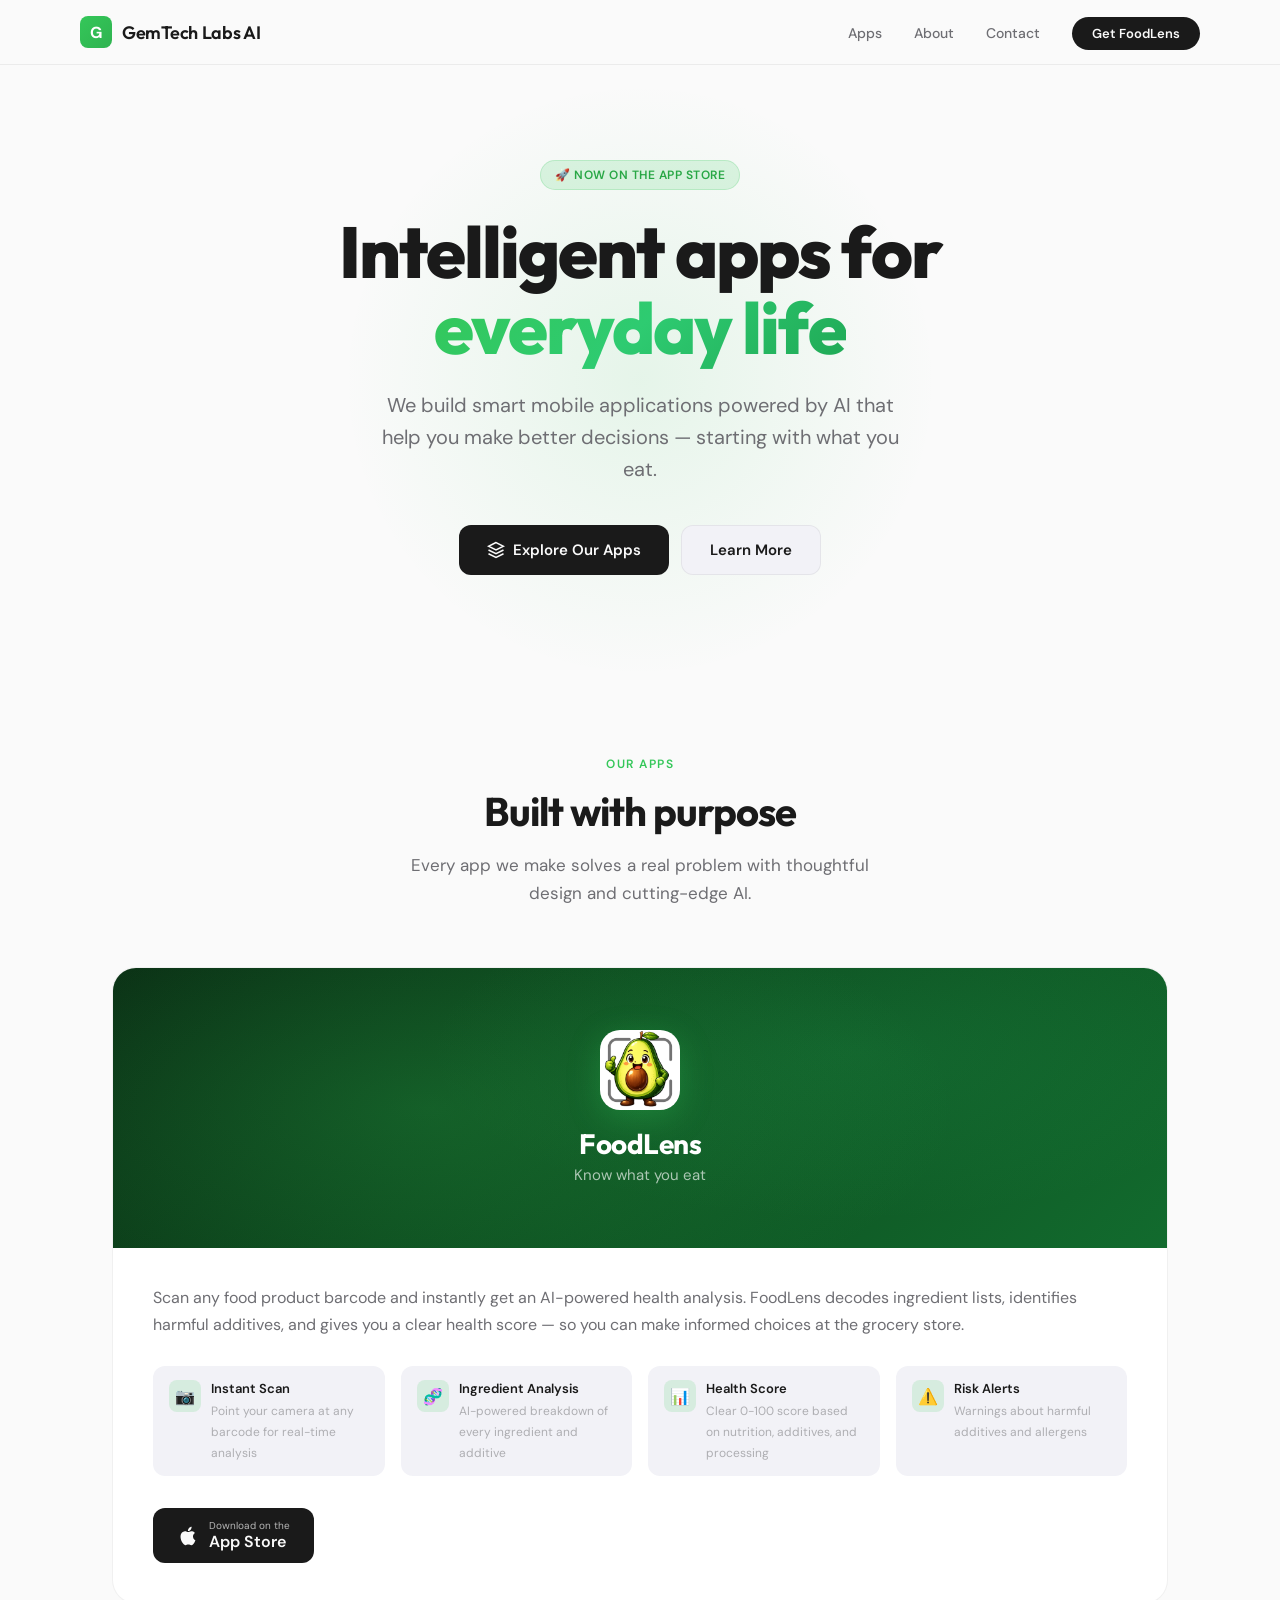
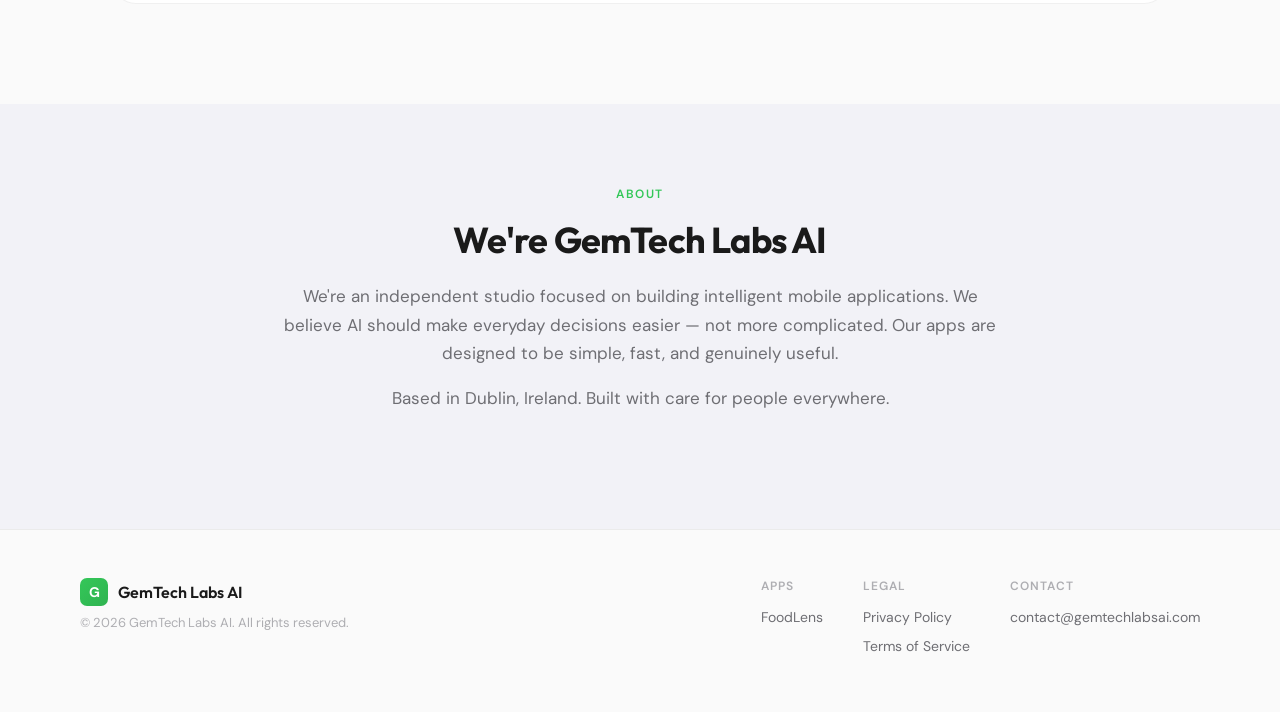
==== index.html @ 13eda7d0 "Update app icon and navigation text in index.html" ====
<!DOCTYPE html>
<html lang="en">
<head>
    <meta charset="UTF-8">
    <meta name="viewport" content="width=device-width, initial-scale=1.0">
    <title>GemTech Labs AI — Intelligent Apps for Everyday Life</title>
    <meta name="description" content="GemTech Labs AI builds smart mobile applications powered by artificial intelligence. Our flagship app FoodLens helps you understand what's really in your food.">
    <meta property="og:title" content="GemTech Labs AI">
    <meta property="og:description" content="Intelligent apps for everyday life. Discover FoodLens — know what you eat.">
    <meta property="og:type" content="website">
    <meta property="og:url" content="https://gemtechlabsai.com">
    <link rel="canonical" href="https://gemtechlabsai.com">
    <link rel="preconnect" href="https://fonts.googleapis.com">
    <link rel="preconnect" href="https://fonts.gstatic.com" crossorigin>
    <link href="https://fonts.googleapis.com/css2?family=DM+Sans:ital,opsz,wght@0,9..40,300;0,9..40,400;0,9..40,500;0,9..40,600;0,9..40,700&family=Outfit:wght@300;400;500;600;700;800&display=swap" rel="stylesheet">
    <style>
        :root {
            --green: #34c759;
            --green-dark: #28a745;
            --green-glow: rgba(52, 199, 89, 0.15);
            --bg: #fafafa;
            --bg-card: #ffffff;
            --text: #1a1a1a;
            --text-secondary: #6e6e73;
            --text-tertiary: #aeaeb2;
            --border: rgba(0,0,0,0.06);
            --surface: #f2f2f7;
        }
        @media (prefers-color-scheme: dark) {
            :root {
                --bg: #000000;
                --bg-card: #1c1c1e;
                --text: #f5f5f7;
                --text-secondary: #98989d;
                --text-tertiary: #636366;
                --border: rgba(255,255,255,0.08);
                --surface: #1c1c1e;
            }
        }

        * { margin: 0; padding: 0; box-sizing: border-box; }

        body {
            font-family: 'DM Sans', -apple-system, BlinkMacSystemFont, sans-serif;
            background: var(--bg);
            color: var(--text);
            -webkit-font-smoothing: antialiased;
            -moz-osx-font-smoothing: grayscale;
            overflow-x: hidden;
        }

        /* ── Navigation ── */
        nav {
            position: fixed;
            top: 0;
            left: 0;
            right: 0;
            z-index: 100;
            padding: 16px 32px;
            background: rgba(250,250,250,0.72);
            backdrop-filter: saturate(180%) blur(20px);
            -webkit-backdrop-filter: saturate(180%) blur(20px);
            border-bottom: 1px solid var(--border);
            transition: background 0.3s;
        }
        @media (prefers-color-scheme: dark) {
            nav { background: rgba(0,0,0,0.72); }
        }
        .nav-inner {
            max-width: 1120px;
            margin: 0 auto;
            display: flex;
            align-items: center;
            justify-content: space-between;
        }
        .nav-logo {
            display: flex;
            align-items: center;
            gap: 10px;
            text-decoration: none;
            color: var(--text);
        }
        .nav-logo-icon {
            width: 32px;
            height: 32px;
            background: linear-gradient(135deg, var(--green), #2fb350);
            border-radius: 8px;
            display: flex;
            align-items: center;
            justify-content: center;
            font-size: 16px;
            color: white;
            font-weight: 700;
        }
        .nav-logo-text {
            font-family: 'Outfit', sans-serif;
            font-weight: 600;
            font-size: 18px;
            letter-spacing: -0.3px;
        }
        .nav-links {
            display: flex;
            align-items: center;
            gap: 32px;
            list-style: none;
        }
        .nav-links a {
            font-size: 14px;
            font-weight: 500;
            color: var(--text-secondary);
            text-decoration: none;
            transition: color 0.2s;
        }
        .nav-links a:hover { color: var(--text); }
        .nav-links .cta-link {
            background: var(--text);
            color: var(--bg);
            padding: 8px 20px;
            border-radius: 20px;
            font-weight: 600;
            font-size: 13px;
            transition: opacity 0.2s;
        }
        .nav-links .cta-link:hover { opacity: 0.8; color: var(--bg); }

        /* ── Hero ── */
        .hero {
            padding: 160px 32px 100px;
            text-align: center;
            position: relative;
        }
        .hero::before {
            content: '';
            position: absolute;
            top: 80px;
            left: 50%;
            transform: translateX(-50%);
            width: 600px;
            height: 600px;
            background: radial-gradient(circle, var(--green-glow) 0%, transparent 70%);
            pointer-events: none;
            opacity: 0.7;
        }
        .hero-badge {
            display: inline-flex;
            align-items: center;
            gap: 6px;
            padding: 6px 14px;
            background: var(--green-glow);
            border: 1px solid rgba(52, 199, 89, 0.2);
            border-radius: 20px;
            font-size: 12px;
            font-weight: 600;
            color: var(--green-dark);
            margin-bottom: 24px;
            letter-spacing: 0.5px;
            text-transform: uppercase;
            animation: fadeInUp 0.8s ease both;
        }
        @media (prefers-color-scheme: dark) {
            .hero-badge { color: var(--green); }
        }
        .hero h1 {
            font-family: 'Outfit', sans-serif;
            font-size: clamp(42px, 7vw, 72px);
            font-weight: 800;
            line-height: 1.05;
            letter-spacing: -2px;
            max-width: 720px;
            margin: 0 auto 24px;
            animation: fadeInUp 0.8s ease 0.1s both;
        }
        .hero h1 .gradient-text {
            background: linear-gradient(135deg, var(--green), #2ecb71, #1fa855);
            -webkit-background-clip: text;
            -webkit-text-fill-color: transparent;
            background-clip: text;
        }
        .hero-sub {
            font-size: clamp(16px, 2.5vw, 20px);
            line-height: 1.6;
            color: var(--text-secondary);
            max-width: 520px;
            margin: 0 auto 40px;
            font-weight: 400;
            animation: fadeInUp 0.8s ease 0.2s both;
        }
        .hero-buttons {
            display: flex;
            justify-content: center;
            gap: 12px;
            flex-wrap: wrap;
            animation: fadeInUp 0.8s ease 0.3s both;
        }
        .btn-primary {
            display: inline-flex;
            align-items: center;
            gap: 8px;
            padding: 14px 28px;
            background: var(--text);
            color: var(--bg);
            font-size: 15px;
            font-weight: 600;
            border-radius: 12px;
            text-decoration: none;
            transition: transform 0.2s, box-shadow 0.2s;
        }
        .btn-primary:hover {
            transform: translateY(-2px);
            box-shadow: 0 8px 24px rgba(0,0,0,0.15);
        }
        .btn-secondary {
            display: inline-flex;
            align-items: center;
            gap: 8px;
            padding: 14px 28px;
            background: var(--surface);
            color: var(--text);
            font-size: 15px;
            font-weight: 600;
            border-radius: 12px;
            text-decoration: none;
            border: 1px solid var(--border);
            transition: transform 0.2s, border-color 0.2s;
        }
        .btn-secondary:hover {
            transform: translateY(-2px);
            border-color: var(--green);
        }

        /* ── App Showcase (FoodLens) ── */
        .showcase {
            padding: 80px 32px 100px;
            max-width: 1120px;
            margin: 0 auto;
        }
        .showcase-header {
            text-align: center;
            margin-bottom: 60px;
        }
        .showcase-header .section-label {
            font-size: 12px;
            font-weight: 600;
            color: var(--green);
            letter-spacing: 1.5px;
            text-transform: uppercase;
            margin-bottom: 12px;
        }
        .showcase-header h2 {
            font-family: 'Outfit', sans-serif;
            font-size: clamp(28px, 4vw, 40px);
            font-weight: 700;
            letter-spacing: -1px;
            margin-bottom: 16px;
        }
        .showcase-header p {
            font-size: 17px;
            color: var(--text-secondary);
            max-width: 500px;
            margin: 0 auto;
            line-height: 1.6;
        }

        .app-card {
            background: var(--bg-card);
            border: 1px solid var(--border);
            border-radius: 24px;
            overflow: hidden;
            transition: transform 0.3s, box-shadow 0.3s;
        }
        .app-card:hover {
            transform: translateY(-4px);
            box-shadow: 0 20px 60px rgba(0,0,0,0.08);
        }
        .app-card-banner {
            height: 280px;
            background: linear-gradient(135deg, #0a2e14 0%, #0d4a1e 40%, #126b2e 100%);
            display: flex;
            align-items: center;
            justify-content: center;
            position: relative;
            overflow: hidden;
        }
        .app-card-banner::before {
            content: '';
            position: absolute;
            inset: 0;
            background:
                radial-gradient(ellipse 50% 80% at 30% 50%, rgba(52,199,89,0.2), transparent),
                radial-gradient(ellipse 40% 60% at 70% 30%, rgba(46,203,113,0.12), transparent);
        }
        .app-card-banner-content {
            position: relative;
            z-index: 1;
            text-align: center;
        }
        .app-icon-large {
            width: 80px;
            height: 80px;
            border-radius: 20px;
            overflow: hidden;
            margin: 0 auto 16px;
            box-shadow: 0 8px 32px rgba(52,199,89,0.3);
        }
        .app-icon-large img {
            width: 100%;
            height: 100%;
            object-fit: cover;
        }
        .app-card-banner h3 {
            font-family: 'Outfit', sans-serif;
            font-size: 28px;
            font-weight: 700;
            color: white;
            letter-spacing: -0.5px;
        }
        .app-card-banner .tagline {
            font-size: 15px;
            color: rgba(255,255,255,0.65);
            margin-top: 4px;
        }

        .app-card-body {
            padding: 36px 40px 40px;
        }
        .app-card-body p {
            font-size: 16px;
            line-height: 1.7;
            color: var(--text-secondary);
            margin-bottom: 28px;
        }
        .feature-grid {
            display: grid;
            grid-template-columns: repeat(auto-fit, minmax(200px, 1fr));
            gap: 16px;
            margin-bottom: 32px;
        }
        .feature-item {
            display: flex;
            align-items: flex-start;
            gap: 10px;
            padding: 14px 16px;
            background: var(--surface);
            border-radius: 12px;
        }
        .feature-icon {
            width: 32px;
            height: 32px;
            border-radius: 8px;
            display: flex;
            align-items: center;
            justify-content: center;
            font-size: 16px;
            flex-shrink: 0;
            background: var(--green-glow);
        }
        .feature-item h4 {
            font-size: 13px;
            font-weight: 600;
            margin-bottom: 2px;
        }
        .feature-item span {
            font-size: 12px;
            color: var(--text-tertiary);
            line-height: 1.4;
        }
        .app-store-badge {
            display: inline-flex;
            align-items: center;
            gap: 10px;
            padding: 12px 24px;
            background: var(--text);
            color: var(--bg);
            border-radius: 12px;
            text-decoration: none;
            transition: opacity 0.2s;
        }
        .app-store-badge:hover { opacity: 0.85; }
        .app-store-badge svg { width: 22px; height: 22px; fill: var(--bg); }
        .app-store-badge .badge-text {
            display: flex;
            flex-direction: column;
            line-height: 1.2;
        }
        .app-store-badge .badge-text small {
            font-size: 10px;
            font-weight: 400;
            opacity: 0.7;
        }
        .app-store-badge .badge-text strong {
            font-size: 16px;
            font-weight: 600;
        }

        /* ── About / Developer Section ── */
        .about {
            padding: 80px 32px 100px;
            background: var(--surface);
        }
        .about-inner {
            max-width: 720px;
            margin: 0 auto;
            text-align: center;
        }
        .about .section-label {
            font-size: 12px;
            font-weight: 600;
            color: var(--green);
            letter-spacing: 1.5px;
            text-transform: uppercase;
            margin-bottom: 12px;
        }
        .about h2 {
            font-family: 'Outfit', sans-serif;
            font-size: clamp(28px, 4vw, 36px);
            font-weight: 700;
            letter-spacing: -0.8px;
            margin-bottom: 20px;
        }
        .about p {
            font-size: 17px;
            line-height: 1.7;
            color: var(--text-secondary);
            margin-bottom: 16px;
        }

        /* ── Footer ── */
        footer {
            padding: 48px 32px;
            border-top: 1px solid var(--border);
        }
        .footer-inner {
            max-width: 1120px;
            margin: 0 auto;
            display: flex;
            justify-content: space-between;
            align-items: flex-start;
            flex-wrap: wrap;
            gap: 32px;
        }
        .footer-brand {
            display: flex;
            align-items: center;
            gap: 10px;
            margin-bottom: 8px;
        }
        .footer-brand .nav-logo-icon { width: 28px; height: 28px; font-size: 14px; border-radius: 7px; }
        .footer-brand span {
            font-family: 'Outfit', sans-serif;
            font-weight: 600;
            font-size: 16px;
        }
        .footer-copy {
            font-size: 13px;
            color: var(--text-tertiary);
        }
        .footer-links {
            display: flex;
            gap: 40px;
        }
        .footer-col h5 {
            font-size: 12px;
            font-weight: 600;
            text-transform: uppercase;
            letter-spacing: 1px;
            color: var(--text-tertiary);
            margin-bottom: 12px;
        }
        .footer-col ul {
            list-style: none;
        }
        .footer-col li { margin-bottom: 8px; }
        .footer-col a {
            font-size: 14px;
            color: var(--text-secondary);
            text-decoration: none;
            transition: color 0.2s;
        }
        .footer-col a:hover { color: var(--green); }

        /* ── Animations ── */
        @keyframes fadeInUp {
            from { opacity: 0; transform: translateY(24px); }
            to { opacity: 1; transform: translateY(0); }
        }
        .fade-in {
            opacity: 0;
            transform: translateY(24px);
            transition: opacity 0.6s ease, transform 0.6s ease;
        }
        .fade-in.visible {
            opacity: 1;
            transform: translateY(0);
        }

        /* ── Responsive ── */
        @media (max-width: 768px) {
            nav { padding: 14px 20px; }
            .nav-links { gap: 16px; }
            .nav-links a:not(.cta-link) { display: none; }
            .hero { padding: 140px 20px 80px; }
            .hero h1 { letter-spacing: -1.5px; }
            .showcase { padding: 60px 20px 80px; }
            .app-card-body { padding: 28px 24px 32px; }
            .feature-grid { grid-template-columns: 1fr; }
            .about { padding: 60px 20px 80px; }
            footer { padding: 40px 20px; }
            .footer-inner { flex-direction: column; }
            .footer-links { gap: 24px; }
        }
    </style>
</head>
<body>

    <!-- Navigation -->
    <nav>
        <div class="nav-inner">
            <a href="/" class="nav-logo">
                <div class="nav-logo-icon">G</div>
                <span class="nav-logo-text">GemTech Labs AI</span>
            </a>
            <ul class="nav-links">
                <li><a href="#apps">Apps</a></li>
                <li><a href="#about">About</a></li>
                <li><a href="mailto:contact@gemtechlabsai.com">Contact</a></li>
                <li><a href="#foodlens" class="cta-link">Get FoodLens</a></li>
            </ul>
        </div>
    </nav>

    <!-- Hero -->
    <section class="hero">
        <div class="hero-badge">🚀 Now on the App Store</div>
        <h1>Intelligent apps for <span class="gradient-text">everyday life</span></h1>
        <p class="hero-sub">We build smart mobile applications powered by AI that help you make better decisions — starting with what you eat.</p>
        <div class="hero-buttons">
            <a href="#foodlens" class="btn-primary">
                <svg width="18" height="18" viewBox="0 0 24 24" fill="none" stroke="currentColor" stroke-width="2"><path d="M12 2L2 7l10 5 10-5-10-5z"/><path d="M2 17l10 5 10-5"/><path d="M2 12l10 5 10-5"/></svg>
                Explore Our Apps
            </a>
            <a href="#about" class="btn-secondary">Learn More</a>
        </div>
    </section>

    <!-- App Showcase: FoodLens -->
    <section class="showcase" id="apps">
        <div class="showcase-header">
            <p class="section-label">Our Apps</p>
            <h2>Built with purpose</h2>
            <p>Every app we make solves a real problem with thoughtful design and cutting-edge AI.</p>
        </div>

        <div class="app-card fade-in" id="foodlens">
            <div class="app-card-banner">
                <div class="app-card-banner-content">
                    <div class="app-icon-large">
                        <img src="images/foodlens-icon.png" alt="FoodLens App Icon">
                    </div>
                    <h3>FoodLens</h3>
                    <p class="tagline">Know what you eat</p>
                </div>
            </div>
            <div class="app-card-body">
                <p>Scan any food product barcode and instantly get an AI-powered health analysis. FoodLens decodes ingredient lists, identifies harmful additives, and gives you a clear health score — so you can make informed choices at the grocery store.</p>

                <div class="feature-grid">
                    <div class="feature-item">
                        <div class="feature-icon">📷</div>
                        <div>
                            <h4>Instant Scan</h4>
                            <span>Point your camera at any barcode for real-time analysis</span>
                        </div>
                    </div>
                    <div class="feature-item">
                        <div class="feature-icon">🧬</div>
                        <div>
                            <h4>Ingredient Analysis</h4>
                            <span>AI-powered breakdown of every ingredient and additive</span>
                        </div>
                    </div>
                    <div class="feature-item">
                        <div class="feature-icon">📊</div>
                        <div>
                            <h4>Health Score</h4>
                            <span>Clear 0-100 score based on nutrition, additives, and processing</span>
                        </div>
                    </div>
                    <div class="feature-item">
                        <div class="feature-icon">⚠️</div>
                        <div>
                            <h4>Risk Alerts</h4>
                            <span>Warnings about harmful additives and allergens</span>
                        </div>
                    </div>
                </div>

                <a href="#" class="app-store-badge">
                    <svg viewBox="0 0 24 24"><path d="M18.71 19.5c-.83 1.24-1.71 2.45-3.05 2.47-1.34.03-1.77-.79-3.29-.79-1.53 0-2 .77-3.27.82-1.31.05-2.3-1.32-3.14-2.53C4.25 17 2.94 12.45 4.7 9.39c.87-1.52 2.43-2.48 4.12-2.51 1.28-.02 2.5.87 3.29.87.78 0 2.26-1.07 3.8-.91.65.03 2.47.26 3.64 1.98-.09.06-2.17 1.28-2.15 3.81.03 3.02 2.65 4.03 2.68 4.04-.03.07-.42 1.44-1.38 2.83M13 3.5c.73-.83 1.94-1.46 2.94-1.5.13 1.17-.34 2.35-1.04 3.19-.69.85-1.83 1.51-2.95 1.42-.15-1.15.41-2.35 1.05-3.11z"/></svg>
                    <div class="badge-text">
                        <small>Download on the</small>
                        <strong>App Store</strong>
                    </div>
                </a>
            </div>
        </div>
    </section>

    <!-- About -->
    <section class="about" id="about">
        <div class="about-inner">
            <p class="section-label">About</p>
            <h2>We're GemTech Labs AI</h2>
            <p>We're an independent studio focused on building intelligent mobile applications. We believe AI should make everyday decisions easier — not more complicated. Our apps are designed to be simple, fast, and genuinely useful.</p>
            <p>Based in Dublin, Ireland. Built with care for people everywhere.</p>
        </div>
    </section>

    <!-- Footer -->
    <footer>
        <div class="footer-inner">
            <div>
                <div class="footer-brand">
                    <div class="nav-logo-icon">G</div>
                    <span>GemTech Labs AI</span>
                </div>
                <p class="footer-copy">© 2026 GemTech Labs AI. All rights reserved.</p>
            </div>
            <div class="footer-links">
                <div class="footer-col">
                    <h5>Apps</h5>
                    <ul>
                        <li><a href="#foodlens">FoodLens</a></li>
                    </ul>
                </div>
                <div class="footer-col">
                    <h5>Legal</h5>
                    <ul>
                        <li><a href="/privacy">Privacy Policy</a></li>
                        <li><a href="/terms">Terms of Service</a></li>
                    </ul>
                </div>
                <div class="footer-col">
                    <h5>Contact</h5>
                    <ul>
                        <li><a href="mailto:contact@gemtechlabsai.com">contact@gemtechlabsai.com</a></li>
                    </ul>
                </div>
            </div>
        </div>
    </footer>

    <!-- Scroll animations -->
    <script>
        const observer = new IntersectionObserver((entries) => {
            entries.forEach(entry => {
                if (entry.isIntersecting) {
                    entry.target.classList.add('visible');
                }
            });
        }, { threshold: 0.1 });

        document.querySelectorAll('.fade-in').forEach(el => observer.observe(el));

        // Smooth scroll for anchor links
        document.querySelectorAll('a[href^="#"]').forEach(anchor => {
            anchor.addEventListener('click', function(e) {
                e.preventDefault();
                const target = document.querySelector(this.getAttribute('href'));
                if (target) {
                    target.scrollIntoView({ behavior: 'smooth', block: 'start' });
                }
            });
        });
    </script>
</body>
</html>
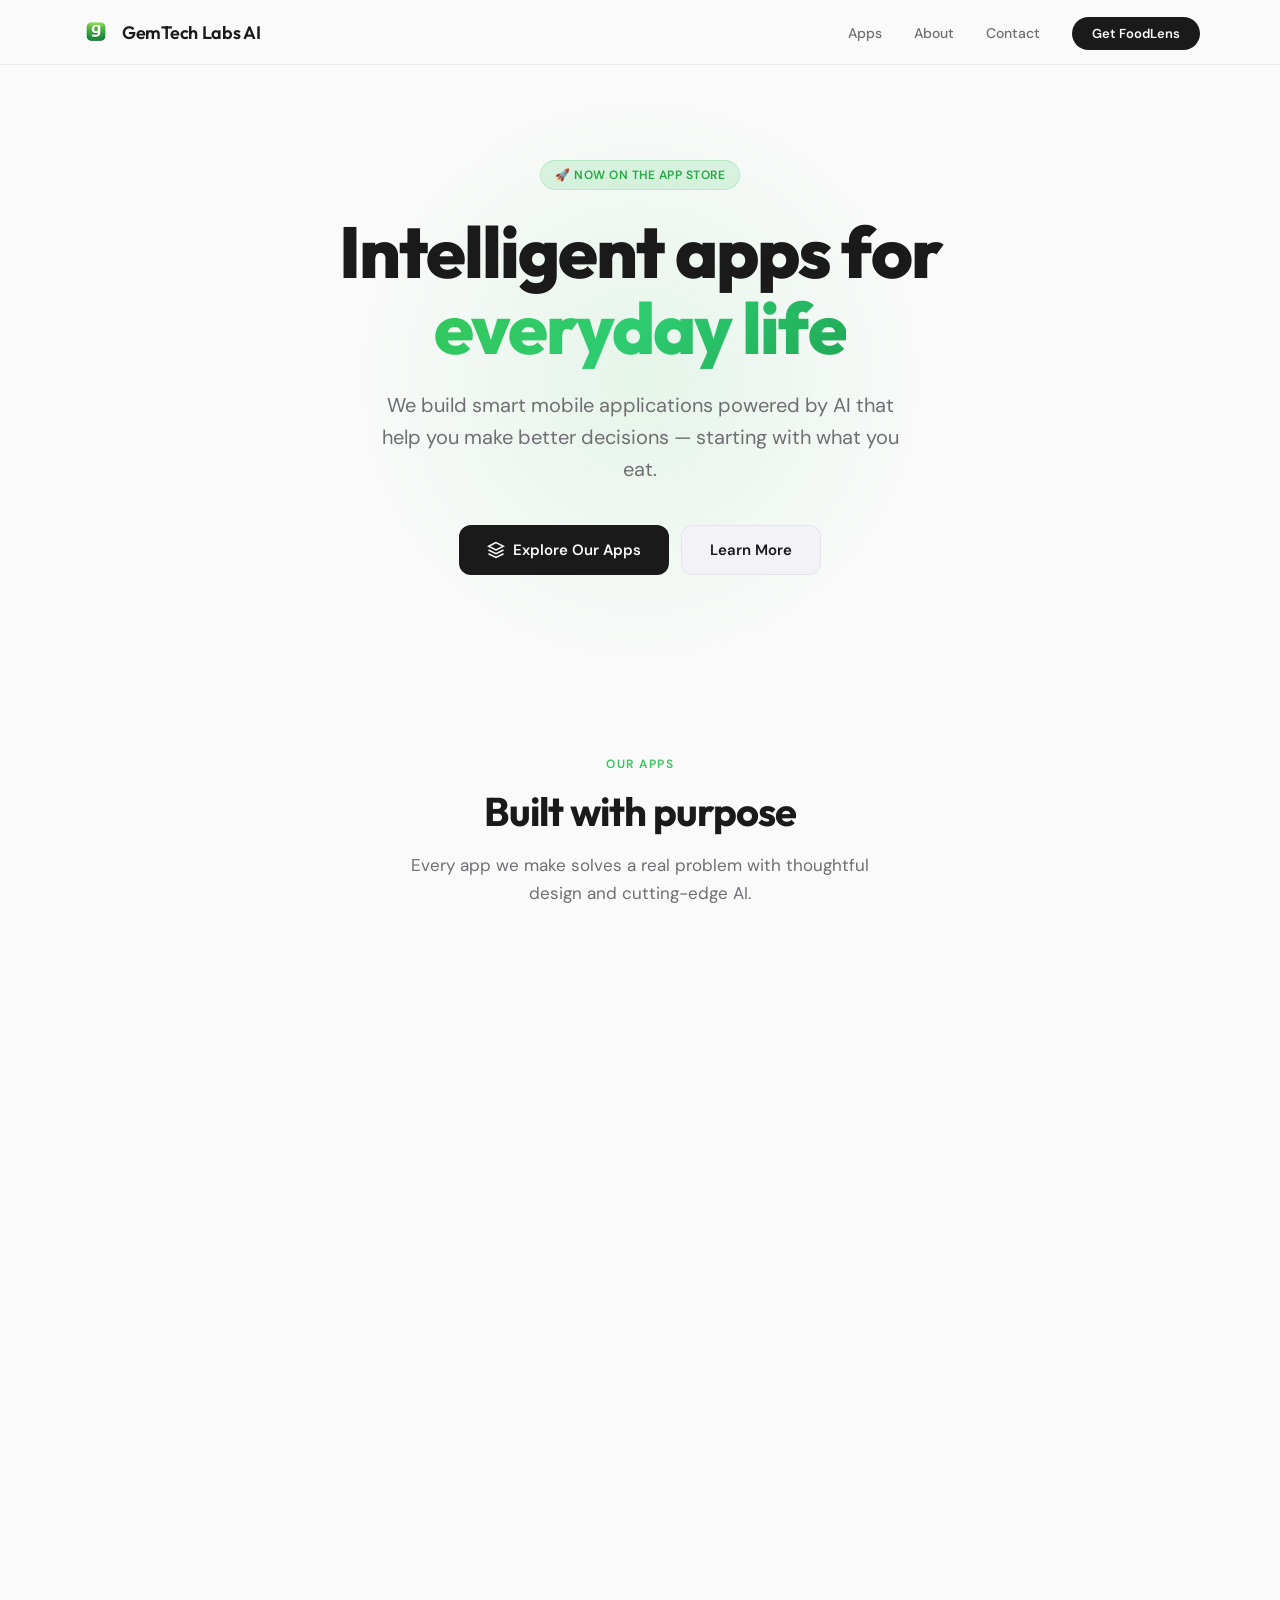
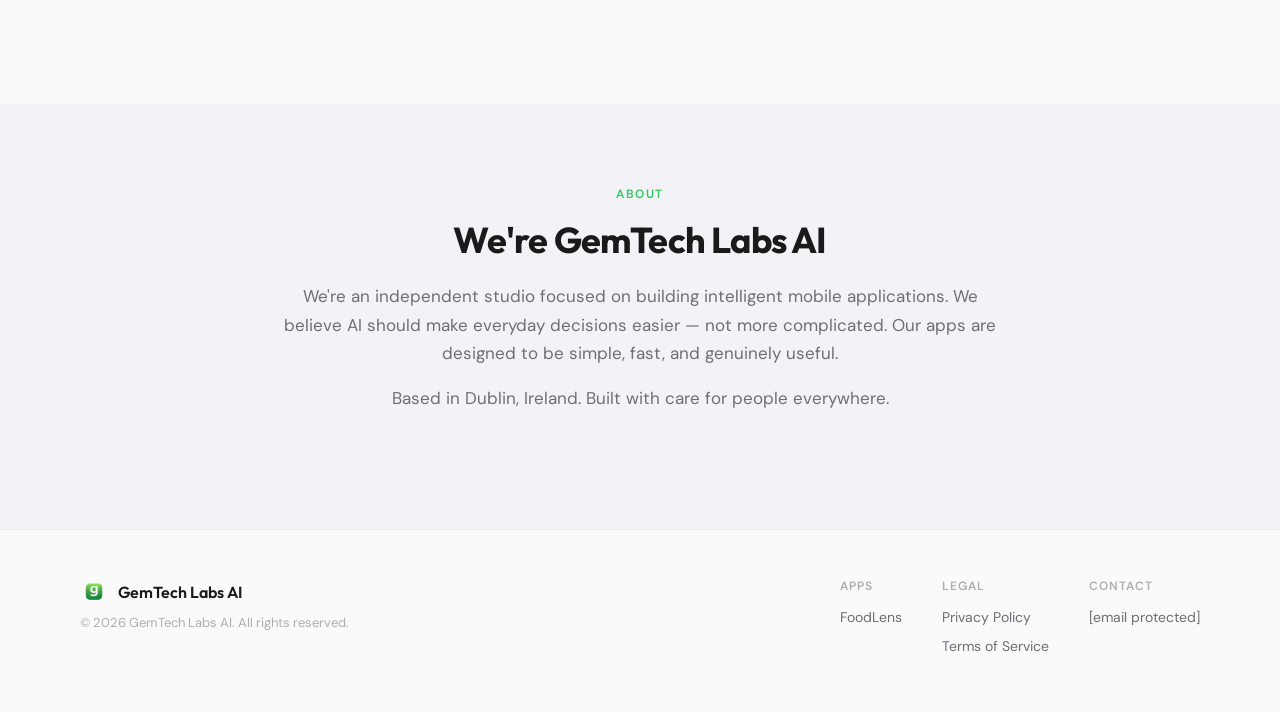
==== commit c9e0d9f5: "Add new logo" ====
--- a/index.html
+++ b/index.html
@@ -83,14 +83,8 @@
         .nav-logo-icon {
             width: 32px;
             height: 32px;
-            background: linear-gradient(135deg, var(--green), #2fb350);
             border-radius: 8px;
-            display: flex;
-            align-items: center;
-            justify-content: center;
-            font-size: 16px;
-            color: white;
-            font-weight: 700;
+            object-fit: cover;
         }
         .nav-logo-text {
             font-family: 'Outfit', sans-serif;
@@ -444,7 +438,7 @@
             gap: 10px;
             margin-bottom: 8px;
         }
-        .footer-brand .nav-logo-icon { width: 28px; height: 28px; font-size: 14px; border-radius: 7px; }
+        .footer-brand .nav-logo-icon { width: 28px; height: 28px; border-radius: 7px; }
         .footer-brand span {
             font-family: 'Outfit', sans-serif;
             font-weight: 600;
@@ -516,13 +510,13 @@
     <nav>
         <div class="nav-inner">
             <a href="/" class="nav-logo">
-                <div class="nav-logo-icon">G</div>
+                <img src="images/GemTechLabsAILogo.png" alt="GemTech Labs AI" class="nav-logo-icon">
                 <span class="nav-logo-text">GemTech Labs AI</span>
             </a>
             <ul class="nav-links">
                 <li><a href="#apps">Apps</a></li>
                 <li><a href="#about">About</a></li>
-                <li><a href="mailto:contact@gemtechlabsai.com">Contact</a></li>
+                <li><a href="/cdn-cgi/l/email-protection#3b5854554f5a584f7b5c5e564f5e5853575a59485a5215585456">Contact</a></li>
                 <li><a href="#foodlens" class="cta-link">Get FoodLens</a></li>
             </ul>
         </div>
@@ -620,7 +614,7 @@
         <div class="footer-inner">
             <div>
                 <div class="footer-brand">
-                    <div class="nav-logo-icon">G</div>
+                    <img src="images/GemTechLabsAILogo.png" alt="GemTech Labs AI" class="nav-logo-icon">
                     <span>GemTech Labs AI</span>
                 </div>
                 <p class="footer-copy">© 2026 GemTech Labs AI. All rights reserved.</p>
@@ -642,7 +636,7 @@
                 <div class="footer-col">
                     <h5>Contact</h5>
                     <ul>
-                        <li><a href="mailto:contact@gemtechlabsai.com">contact@gemtechlabsai.com</a></li>
+                        <li><a href="/cdn-cgi/l/email-protection#f2919d9c86939186b295979f8697919a9e939081939bdc919d9f"><span class="__cf_email__" data-cfemail="fd9e9293899c9e89bd9a989089989e95919c9f8e9c94d39e9290">[email&#160;protected]</span></a></li>
                     </ul>
                 </div>
             </div>
@@ -650,7 +644,7 @@
     </footer>
 
     <!-- Scroll animations -->
-    <script>
+    <script data-cfasync="false" src="/cdn-cgi/scripts/5c5dd728/cloudflare-static/email-decode.min.js"></script><script>
         const observer = new IntersectionObserver((entries) => {
             entries.forEach(entry => {
                 if (entry.isIntersecting) {
@@ -663,14 +657,4 @@
 
         // Smooth scroll for anchor links
         document.querySelectorAll('a[href^="#"]').forEach(anchor => {
-            anchor.addEventListener('click', function(e) {
-                e.preventDefault();
-                const target = document.querySelector(this.getAttribute('href'));
-                if (target) {
-                    target.scrollIntoView({ behavior: 'smooth', block: 'start' });
-                }
-            });
-        });
-    </script>
-</body>
-</html>
+            anchor.addEventListener('click', function(e) {
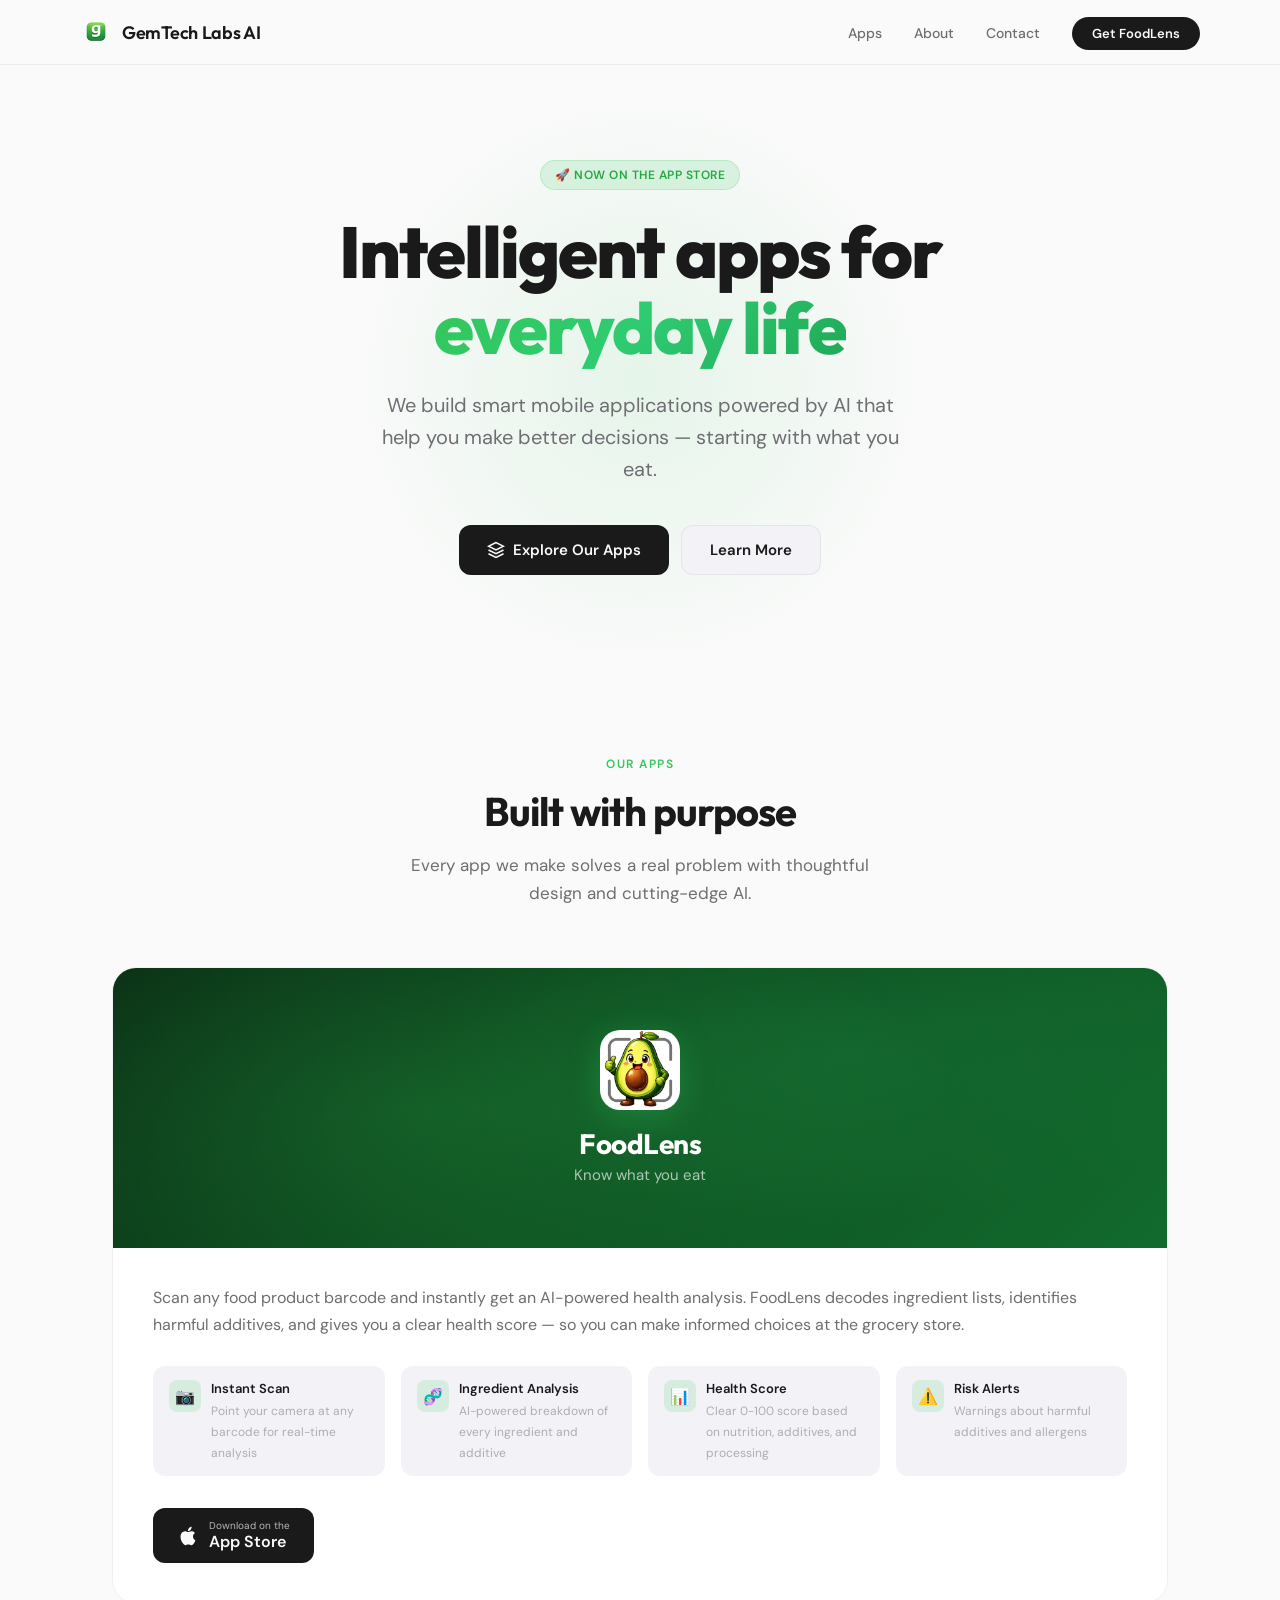
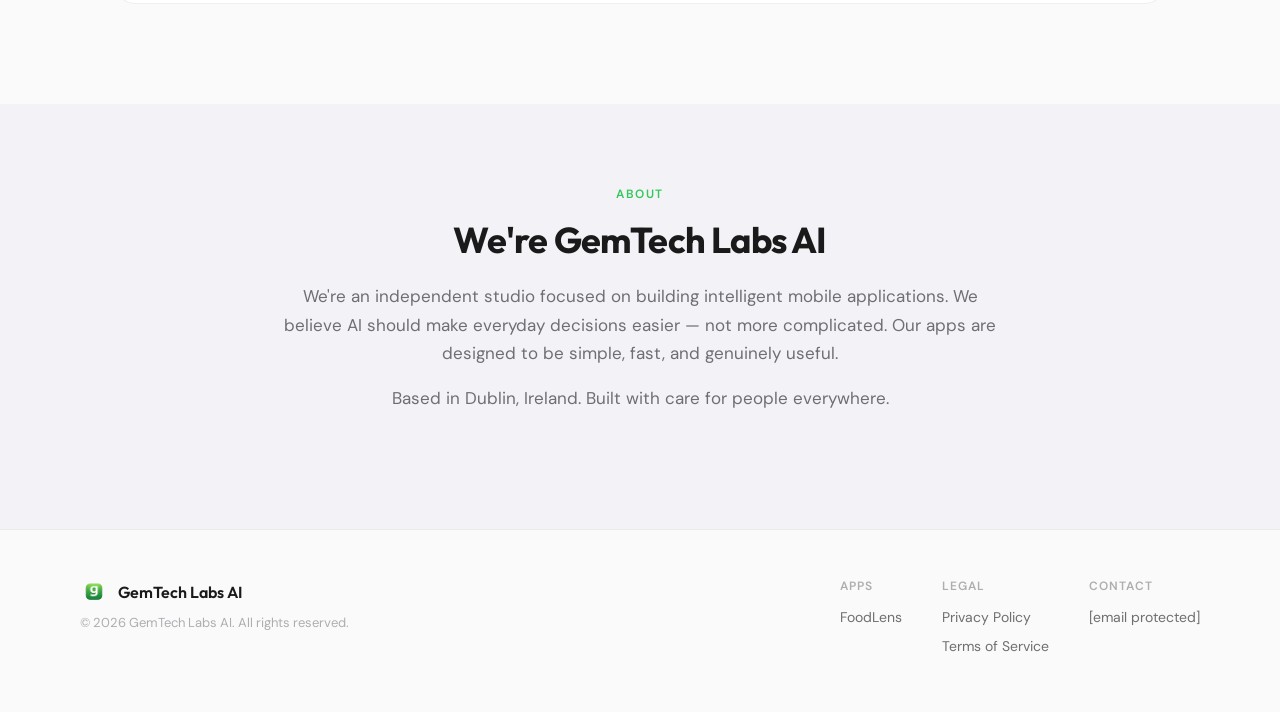
==== commit cc499db7: "App section" ====
--- a/index.html
+++ b/index.html
@@ -657,4 +657,14 @@
 
         // Smooth scroll for anchor links
         document.querySelectorAll('a[href^="#"]').forEach(anchor => {
-            anchor.addEventListener('click', function(e) {+            anchor.addEventListener('click', function(e) {
+                e.preventDefault();
+                const target = document.querySelector(this.getAttribute('href'));
+                if (target) {
+                    target.scrollIntoView({ behavior: 'smooth' });
+                }
+            });
+        });
+    </script>
+</body>
+</html>
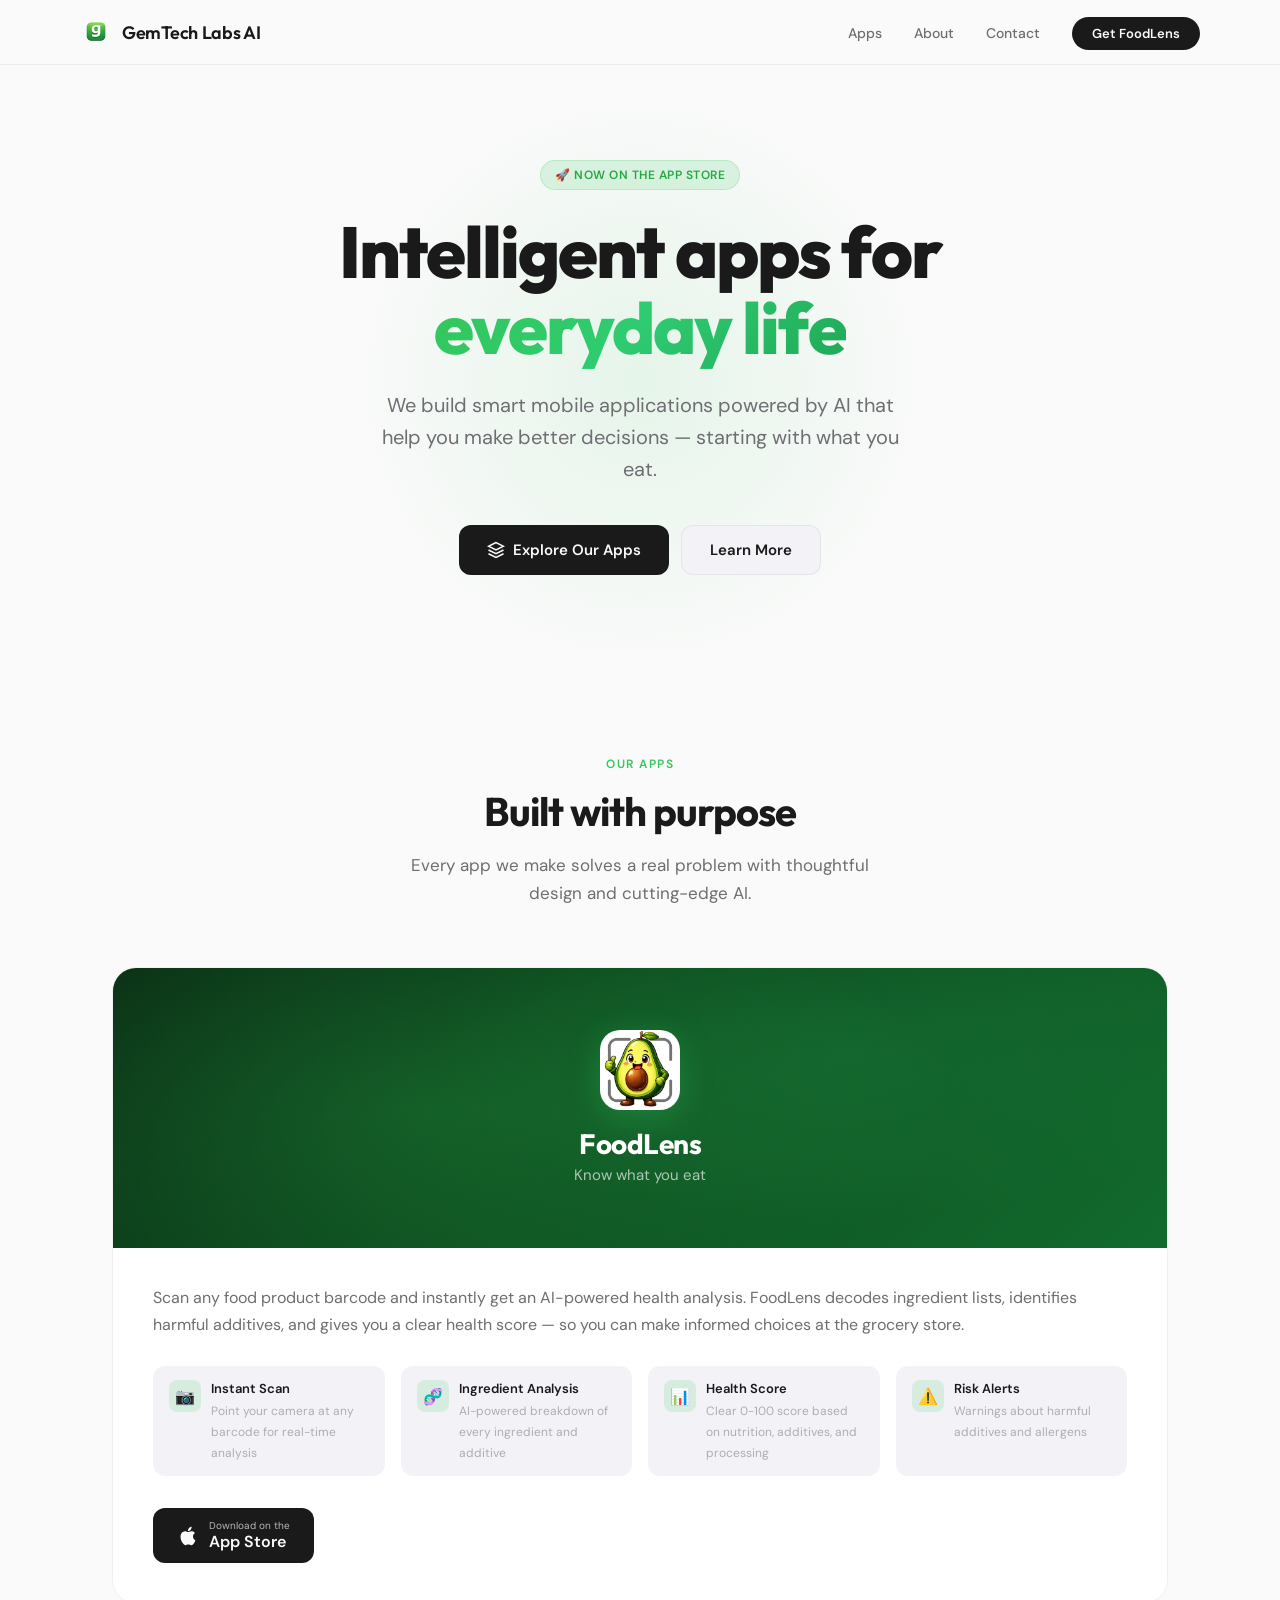
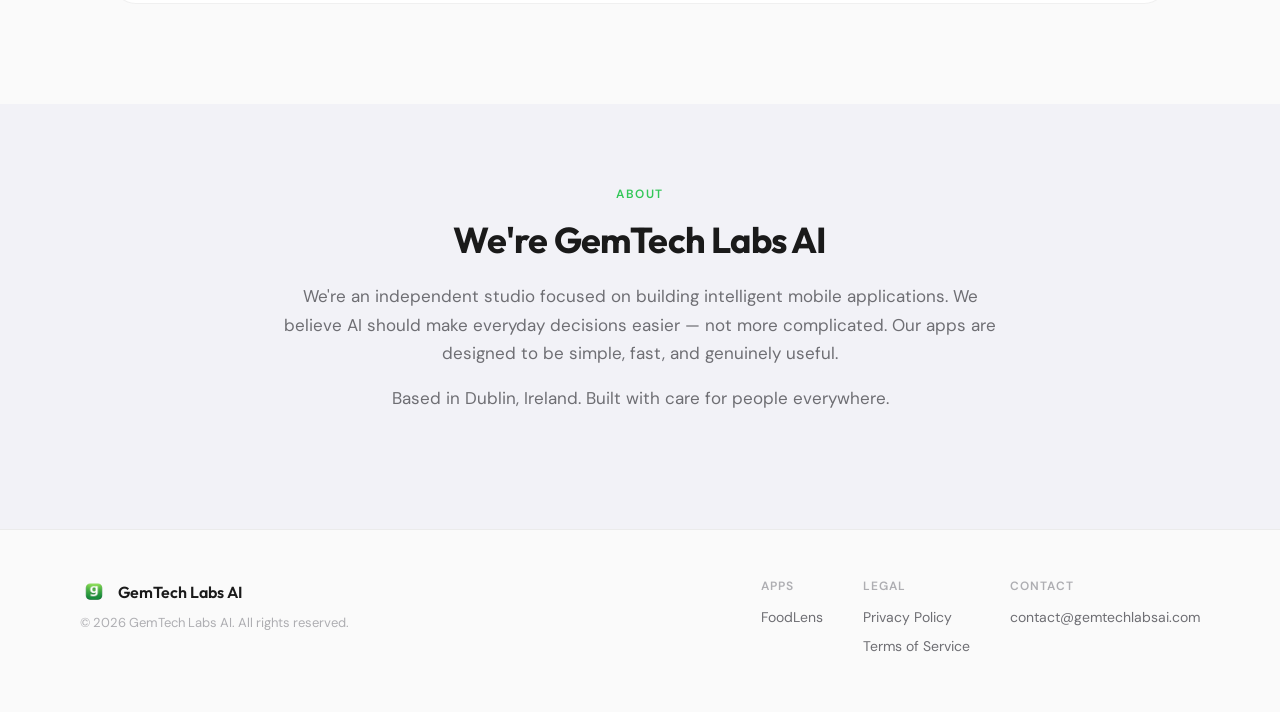
==== commit a66f1de4: "Email obfuscation" ====
--- a/index.html
+++ b/index.html
@@ -516,7 +516,7 @@
             <ul class="nav-links">
                 <li><a href="#apps">Apps</a></li>
                 <li><a href="#about">About</a></li>
-                <li><a href="/cdn-cgi/l/email-protection#3b5854554f5a584f7b5c5e564f5e5853575a59485a5215585456">Contact</a></li>
+                <li><a href="mailto:contact@gemtechlabsai.com">Contact</a></li>
                 <li><a href="#foodlens" class="cta-link">Get FoodLens</a></li>
             </ul>
         </div>
@@ -636,7 +636,7 @@
                 <div class="footer-col">
                     <h5>Contact</h5>
                     <ul>
-                        <li><a href="/cdn-cgi/l/email-protection#f2919d9c86939186b295979f8697919a9e939081939bdc919d9f"><span class="__cf_email__" data-cfemail="fd9e9293899c9e89bd9a989089989e95919c9f8e9c94d39e9290">[email&#160;protected]</span></a></li>
+                        <li><a href="mailto:contact@gemtechlabsai.com">contact@gemtechlabsai.com</a></li>
                     </ul>
                 </div>
             </div>
@@ -644,7 +644,7 @@
     </footer>
 
     <!-- Scroll animations -->
-    <script data-cfasync="false" src="/cdn-cgi/scripts/5c5dd728/cloudflare-static/email-decode.min.js"></script><script>
+    <script>
         const observer = new IntersectionObserver((entries) => {
             entries.forEach(entry => {
                 if (entry.isIntersecting) {
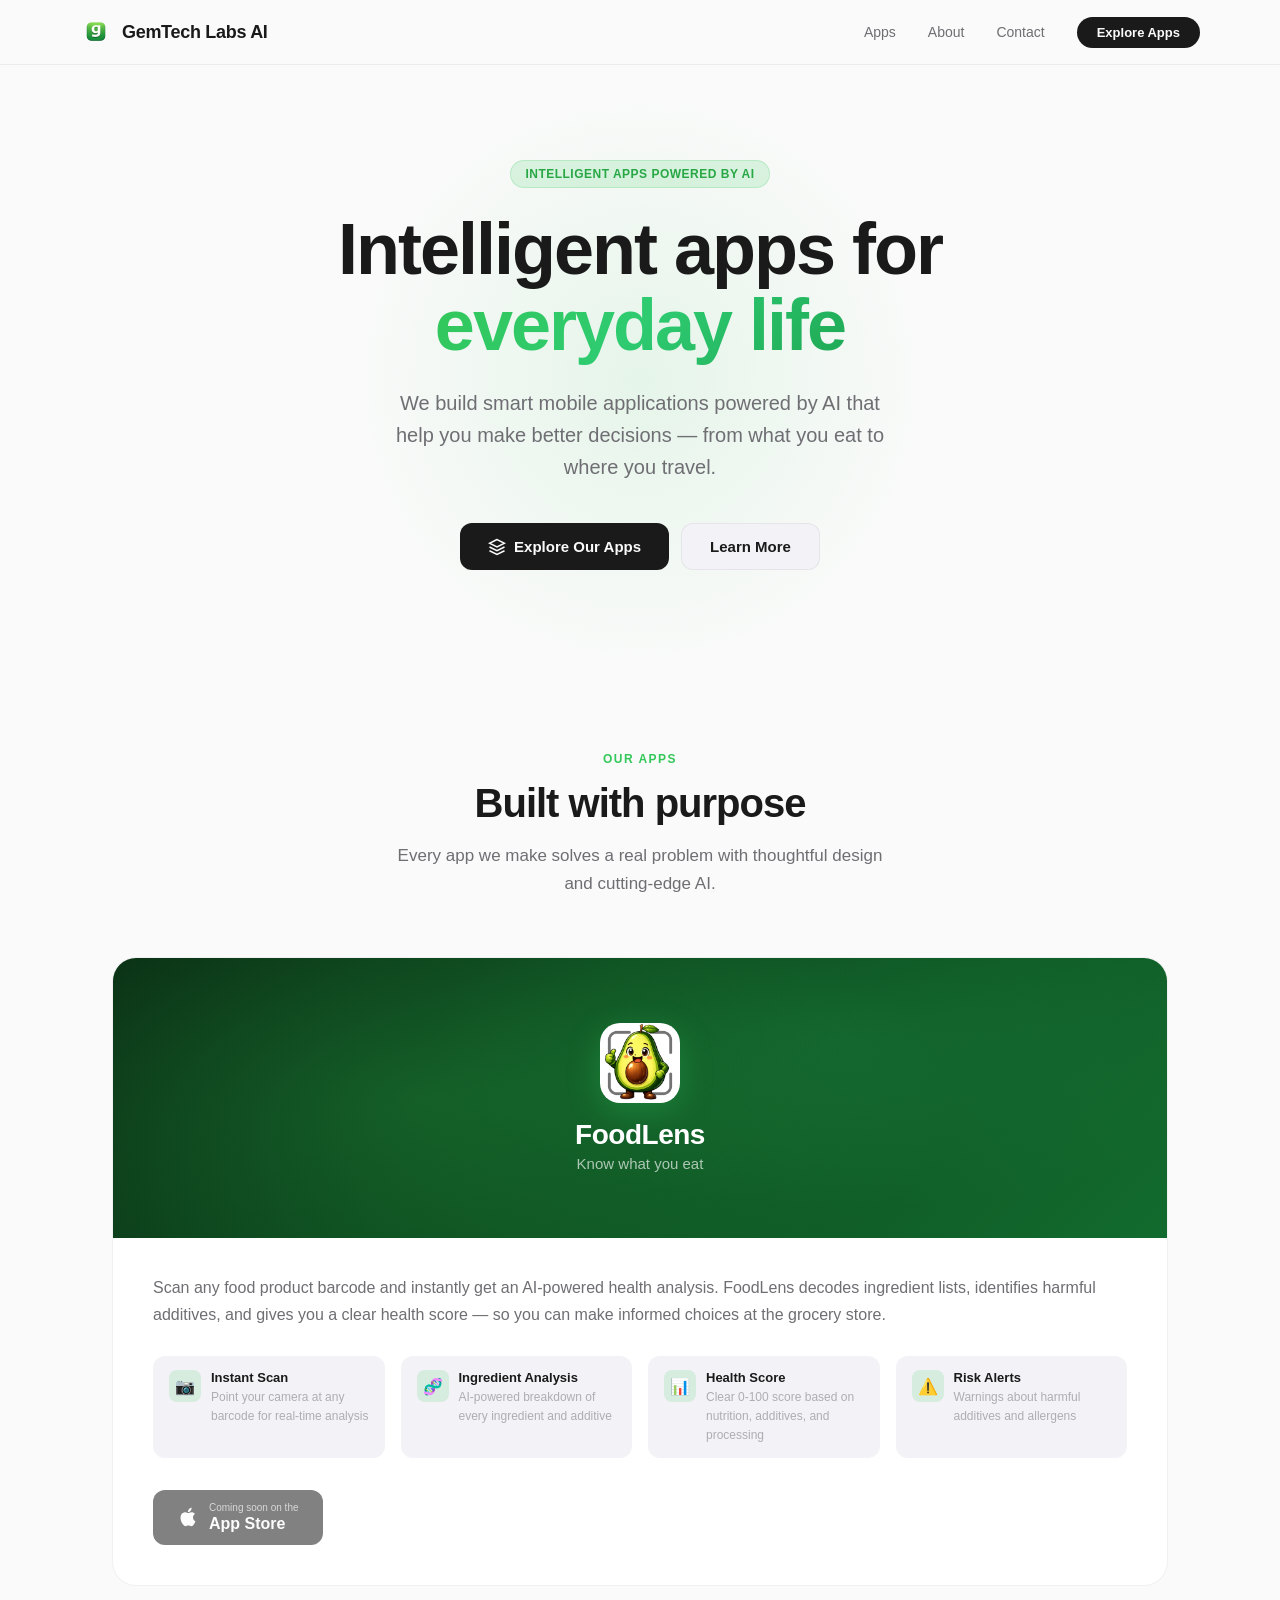
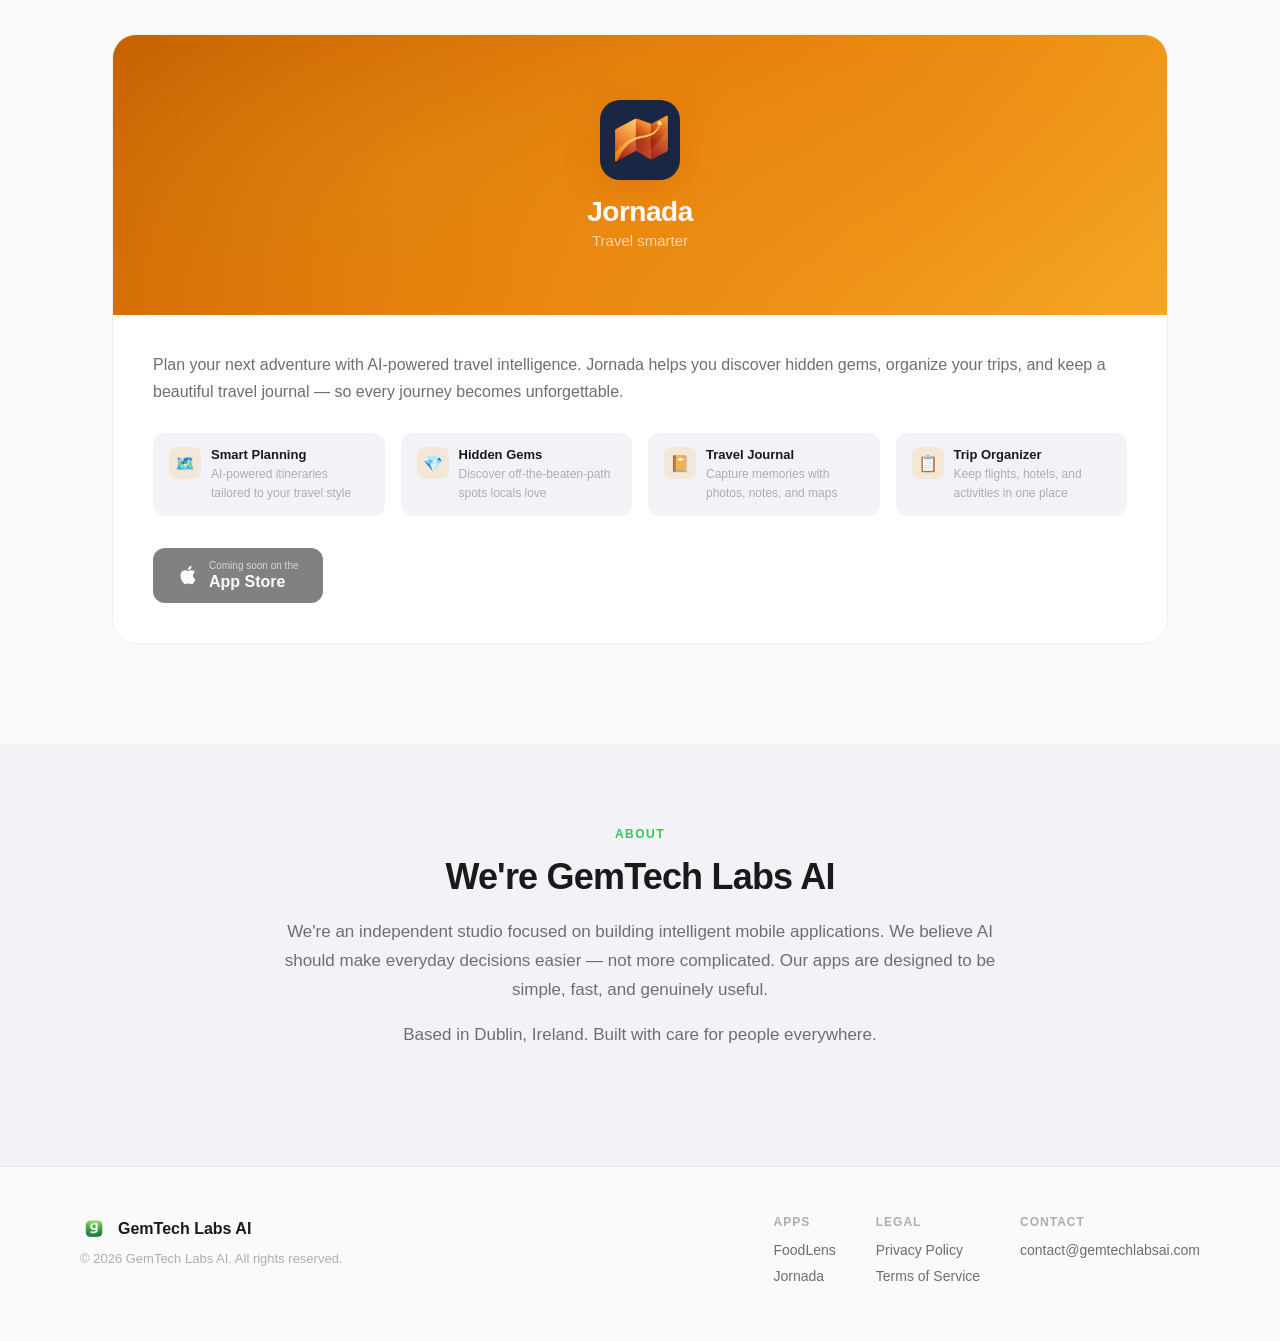
==== commit 4eb7ae98: "Multi-app architecture, Jornada card, security hardening - Add Jornada app card with orange gradient" ====
--- a/index.html
+++ b/index.html
@@ -3,10 +3,11 @@
 <head>
     <meta charset="UTF-8">
     <meta name="viewport" content="width=device-width, initial-scale=1.0">
+    <meta http-equiv="Content-Security-Policy" content="default-src 'self'; script-src 'self' 'unsafe-inline'; style-src 'self' 'unsafe-inline' https://fonts.googleapis.com; font-src https://fonts.gstatic.com; img-src 'self' data:; connect-src 'self';">
     <title>GemTech Labs AI — Intelligent Apps for Everyday Life</title>
-    <meta name="description" content="GemTech Labs AI builds smart mobile applications powered by artificial intelligence. Our flagship app FoodLens helps you understand what's really in your food.">
+    <meta name="description" content="GemTech Labs AI builds smart mobile applications powered by artificial intelligence. Discover FoodLens for food analysis and Jornada for intelligent travel planning.">
     <meta property="og:title" content="GemTech Labs AI">
-    <meta property="og:description" content="Intelligent apps for everyday life. Discover FoodLens — know what you eat.">
+    <meta property="og:description" content="Intelligent apps for everyday life. Discover FoodLens and Jornada — from what you eat to where you travel.">
     <meta property="og:type" content="website">
     <meta property="og:url" content="https://gemtechlabsai.com">
     <link rel="canonical" href="https://gemtechlabsai.com">
@@ -222,7 +223,7 @@
             border-color: var(--green);
         }
 
-        /* ── App Showcase (FoodLens) ── */
+        /* ── App Showcase ── */
         .showcase {
             padding: 80px 32px 100px;
             max-width: 1120px;
@@ -255,6 +256,12 @@
             line-height: 1.6;
         }
 
+        .app-cards-list {
+            display: flex;
+            flex-direction: column;
+            gap: 48px;
+        }
+
         .app-card {
             background: var(--bg-card);
             border: 1px solid var(--border);
@@ -268,14 +275,16 @@
         }
         .app-card-banner {
             height: 280px;
-            background: linear-gradient(135deg, #0a2e14 0%, #0d4a1e 40%, #126b2e 100%);
             display: flex;
             align-items: center;
             justify-content: center;
             position: relative;
             overflow: hidden;
         }
-        .app-card-banner::before {
+        .app-card-banner.foodlens-banner {
+            background: linear-gradient(135deg, #0a2e14 0%, #0d4a1e 40%, #126b2e 100%);
+        }
+        .app-card-banner.foodlens-banner::before {
             content: '';
             position: absolute;
             inset: 0;
@@ -283,6 +292,17 @@
                 radial-gradient(ellipse 50% 80% at 30% 50%, rgba(52,199,89,0.2), transparent),
                 radial-gradient(ellipse 40% 60% at 70% 30%, rgba(46,203,113,0.12), transparent);
         }
+        .app-card-banner.jornada-banner {
+            background: linear-gradient(135deg, #c45e00 0%, #e8820c 50%, #f5a623 100%);
+        }
+        .app-card-banner.jornada-banner::before {
+            content: '';
+            position: absolute;
+            inset: 0;
+            background:
+                radial-gradient(ellipse 50% 80% at 30% 50%, rgba(245,166,35,0.25), transparent),
+                radial-gradient(ellipse 40% 60% at 70% 30%, rgba(232,130,12,0.15), transparent);
+        }
         .app-card-banner-content {
             position: relative;
             z-index: 1;
@@ -294,7 +314,12 @@
             border-radius: 20px;
             overflow: hidden;
             margin: 0 auto 16px;
+        }
+        .app-icon-large.foodlens-icon {
             box-shadow: 0 8px 32px rgba(52,199,89,0.3);
+        }
+        .app-icon-large.jornada-icon {
+            box-shadow: 0 8px 32px rgba(196,94,0,0.35);
         }
         .app-icon-large img {
             width: 100%;
@@ -346,7 +371,12 @@
             justify-content: center;
             font-size: 16px;
             flex-shrink: 0;
+        }
+        .feature-icon.green-icon {
             background: var(--green-glow);
+        }
+        .feature-icon.orange-icon {
+            background: rgba(245, 166, 35, 0.15);
         }
         .feature-item h4 {
             font-size: 13px;
@@ -384,6 +414,11 @@
         .app-store-badge .badge-text strong {
             font-size: 16px;
             font-weight: 600;
+        }
+        .app-store-badge.coming-soon {
+            opacity: 0.55;
+            pointer-events: none;
+            cursor: default;
         }
 
         /* ── About / Developer Section ── */
@@ -516,19 +551,19 @@
             <ul class="nav-links">
                 <li><a href="#apps">Apps</a></li>
                 <li><a href="#about">About</a></li>
-                <li><a href="mailto:contact@gemtechlabsai.com">Contact</a></li>
-                <li><a href="#foodlens" class="cta-link">Get FoodLens</a></li>
+                <li><a href="#" class="contact-link" data-name="contact" data-domain="gemtechlabsai.com">Contact</a></li>
+                <li><a href="#apps" class="cta-link">Explore Apps</a></li>
             </ul>
         </div>
     </nav>
 
     <!-- Hero -->
     <section class="hero">
-        <div class="hero-badge">🚀 Now on the App Store</div>
+        <div class="hero-badge">Intelligent Apps Powered by AI</div>
         <h1>Intelligent apps for <span class="gradient-text">everyday life</span></h1>
-        <p class="hero-sub">We build smart mobile applications powered by AI that help you make better decisions — starting with what you eat.</p>
+        <p class="hero-sub">We build smart mobile applications powered by AI that help you make better decisions — from what you eat to where you travel.</p>
         <div class="hero-buttons">
-            <a href="#foodlens" class="btn-primary">
+            <a href="#apps" class="btn-primary">
                 <svg width="18" height="18" viewBox="0 0 24 24" fill="none" stroke="currentColor" stroke-width="2"><path d="M12 2L2 7l10 5 10-5-10-5z"/><path d="M2 17l10 5 10-5"/><path d="M2 12l10 5 10-5"/></svg>
                 Explore Our Apps
             </a>
@@ -536,7 +571,7 @@
         </div>
     </section>
 
-    <!-- App Showcase: FoodLens -->
+    <!-- App Showcase -->
     <section class="showcase" id="apps">
         <div class="showcase-header">
             <p class="section-label">Our Apps</p>
@@ -544,58 +579,118 @@
             <p>Every app we make solves a real problem with thoughtful design and cutting-edge AI.</p>
         </div>
 
-        <div class="app-card fade-in" id="foodlens">
-            <div class="app-card-banner">
-                <div class="app-card-banner-content">
-                    <div class="app-icon-large">
-                        <img src="images/foodlens-icon.png" alt="FoodLens App Icon">
+        <div class="app-cards-list">
+
+            <!-- FoodLens -->
+            <div class="app-card fade-in" id="foodlens">
+                <div class="app-card-banner foodlens-banner">
+                    <div class="app-card-banner-content">
+                        <div class="app-icon-large foodlens-icon">
+                            <img src="images/foodlens-icon.png" alt="FoodLens App Icon">
+                        </div>
+                        <h3>FoodLens</h3>
+                        <p class="tagline">Know what you eat</p>
                     </div>
-                    <h3>FoodLens</h3>
-                    <p class="tagline">Know what you eat</p>
+                </div>
+                <div class="app-card-body">
+                    <p>Scan any food product barcode and instantly get an AI-powered health analysis. FoodLens decodes ingredient lists, identifies harmful additives, and gives you a clear health score — so you can make informed choices at the grocery store.</p>
+
+                    <div class="feature-grid">
+                        <div class="feature-item">
+                            <div class="feature-icon green-icon">📷</div>
+                            <div>
+                                <h4>Instant Scan</h4>
+                                <span>Point your camera at any barcode for real-time analysis</span>
+                            </div>
+                        </div>
+                        <div class="feature-item">
+                            <div class="feature-icon green-icon">🧬</div>
+                            <div>
+                                <h4>Ingredient Analysis</h4>
+                                <span>AI-powered breakdown of every ingredient and additive</span>
+                            </div>
+                        </div>
+                        <div class="feature-item">
+                            <div class="feature-icon green-icon">📊</div>
+                            <div>
+                                <h4>Health Score</h4>
+                                <span>Clear 0-100 score based on nutrition, additives, and processing</span>
+                            </div>
+                        </div>
+                        <div class="feature-item">
+                            <div class="feature-icon green-icon">⚠️</div>
+                            <div>
+                                <h4>Risk Alerts</h4>
+                                <span>Warnings about harmful additives and allergens</span>
+                            </div>
+                        </div>
+                    </div>
+
+                    <span class="app-store-badge coming-soon">
+                        <svg viewBox="0 0 24 24"><path d="M18.71 19.5c-.83 1.24-1.71 2.45-3.05 2.47-1.34.03-1.77-.79-3.29-.79-1.53 0-2 .77-3.27.82-1.31.05-2.3-1.32-3.14-2.53C4.25 17 2.94 12.45 4.7 9.39c.87-1.52 2.43-2.48 4.12-2.51 1.28-.02 2.5.87 3.29.87.78 0 2.26-1.07 3.8-.91.65.03 2.47.26 3.64 1.98-.09.06-2.17 1.28-2.15 3.81.03 3.02 2.65 4.03 2.68 4.04-.03.07-.42 1.44-1.38 2.83M13 3.5c.73-.83 1.94-1.46 2.94-1.5.13 1.17-.34 2.35-1.04 3.19-.69.85-1.83 1.51-2.95 1.42-.15-1.15.41-2.35 1.05-3.11z"/></svg>
+                        <div class="badge-text">
+                            <small>Coming soon on the</small>
+                            <strong>App Store</strong>
+                        </div>
+                    </span>
                 </div>
             </div>
-            <div class="app-card-body">
-                <p>Scan any food product barcode and instantly get an AI-powered health analysis. FoodLens decodes ingredient lists, identifies harmful additives, and gives you a clear health score — so you can make informed choices at the grocery store.</p>
-
-                <div class="feature-grid">
-                    <div class="feature-item">
-                        <div class="feature-icon">📷</div>
-                        <div>
-                            <h4>Instant Scan</h4>
-                            <span>Point your camera at any barcode for real-time analysis</span>
-                        </div>
-                    </div>
-                    <div class="feature-item">
-                        <div class="feature-icon">🧬</div>
-                        <div>
-                            <h4>Ingredient Analysis</h4>
-                            <span>AI-powered breakdown of every ingredient and additive</span>
-                        </div>
-                    </div>
-                    <div class="feature-item">
-                        <div class="feature-icon">📊</div>
-                        <div>
-                            <h4>Health Score</h4>
-                            <span>Clear 0-100 score based on nutrition, additives, and processing</span>
-                        </div>
-                    </div>
-                    <div class="feature-item">
-                        <div class="feature-icon">⚠️</div>
-                        <div>
-                            <h4>Risk Alerts</h4>
-                            <span>Warnings about harmful additives and allergens</span>
-                        </div>
+
+            <!-- Jornada -->
+            <div class="app-card fade-in" id="jornada">
+                <div class="app-card-banner jornada-banner">
+                    <div class="app-card-banner-content">
+                        <div class="app-icon-large jornada-icon">
+                            <img src="images/JornadaAppLogo.png" alt="Jornada App Icon">
+                        </div>
+                        <h3>Jornada</h3>
+                        <p class="tagline">Travel smarter</p>
                     </div>
                 </div>
-
-                <a href="#" class="app-store-badge">
-                    <svg viewBox="0 0 24 24"><path d="M18.71 19.5c-.83 1.24-1.71 2.45-3.05 2.47-1.34.03-1.77-.79-3.29-.79-1.53 0-2 .77-3.27.82-1.31.05-2.3-1.32-3.14-2.53C4.25 17 2.94 12.45 4.7 9.39c.87-1.52 2.43-2.48 4.12-2.51 1.28-.02 2.5.87 3.29.87.78 0 2.26-1.07 3.8-.91.65.03 2.47.26 3.64 1.98-.09.06-2.17 1.28-2.15 3.81.03 3.02 2.65 4.03 2.68 4.04-.03.07-.42 1.44-1.38 2.83M13 3.5c.73-.83 1.94-1.46 2.94-1.5.13 1.17-.34 2.35-1.04 3.19-.69.85-1.83 1.51-2.95 1.42-.15-1.15.41-2.35 1.05-3.11z"/></svg>
-                    <div class="badge-text">
-                        <small>Download on the</small>
-                        <strong>App Store</strong>
+                <div class="app-card-body">
+                    <p>Plan your next adventure with AI-powered travel intelligence. Jornada helps you discover hidden gems, organize your trips, and keep a beautiful travel journal — so every journey becomes unforgettable.</p>
+
+                    <div class="feature-grid">
+                        <div class="feature-item">
+                            <div class="feature-icon orange-icon">🗺️</div>
+                            <div>
+                                <h4>Smart Planning</h4>
+                                <span>AI-powered itineraries tailored to your travel style</span>
+                            </div>
+                        </div>
+                        <div class="feature-item">
+                            <div class="feature-icon orange-icon">💎</div>
+                            <div>
+                                <h4>Hidden Gems</h4>
+                                <span>Discover off-the-beaten-path spots locals love</span>
+                            </div>
+                        </div>
+                        <div class="feature-item">
+                            <div class="feature-icon orange-icon">📔</div>
+                            <div>
+                                <h4>Travel Journal</h4>
+                                <span>Capture memories with photos, notes, and maps</span>
+                            </div>
+                        </div>
+                        <div class="feature-item">
+                            <div class="feature-icon orange-icon">📋</div>
+                            <div>
+                                <h4>Trip Organizer</h4>
+                                <span>Keep flights, hotels, and activities in one place</span>
+                            </div>
+                        </div>
                     </div>
-                </a>
+
+                    <span class="app-store-badge coming-soon">
+                        <svg viewBox="0 0 24 24"><path d="M18.71 19.5c-.83 1.24-1.71 2.45-3.05 2.47-1.34.03-1.77-.79-3.29-.79-1.53 0-2 .77-3.27.82-1.31.05-2.3-1.32-3.14-2.53C4.25 17 2.94 12.45 4.7 9.39c.87-1.52 2.43-2.48 4.12-2.51 1.28-.02 2.5.87 3.29.87.78 0 2.26-1.07 3.8-.91.65.03 2.47.26 3.64 1.98-.09.06-2.17 1.28-2.15 3.81.03 3.02 2.65 4.03 2.68 4.04-.03.07-.42 1.44-1.38 2.83M13 3.5c.73-.83 1.94-1.46 2.94-1.5.13 1.17-.34 2.35-1.04 3.19-.69.85-1.83 1.51-2.95 1.42-.15-1.15.41-2.35 1.05-3.11z"/></svg>
+                        <div class="badge-text">
+                            <small>Coming soon on the</small>
+                            <strong>App Store</strong>
+                        </div>
+                    </span>
+                </div>
             </div>
+
         </div>
     </section>
 
@@ -617,13 +712,14 @@
                     <img src="images/GemTechLabsAILogo.png" alt="GemTech Labs AI" class="nav-logo-icon">
                     <span>GemTech Labs AI</span>
                 </div>
-                <p class="footer-copy">© 2026 GemTech Labs AI. All rights reserved.</p>
+                <p class="footer-copy">&copy; 2026 GemTech Labs AI. All rights reserved.</p>
             </div>
             <div class="footer-links">
                 <div class="footer-col">
                     <h5>Apps</h5>
                     <ul>
                         <li><a href="#foodlens">FoodLens</a></li>
+                        <li><a href="#jornada">Jornada</a></li>
                     </ul>
                 </div>
                 <div class="footer-col">
@@ -636,35 +732,48 @@
                 <div class="footer-col">
                     <h5>Contact</h5>
                     <ul>
-                        <li><a href="mailto:contact@gemtechlabsai.com">contact@gemtechlabsai.com</a></li>
+                        <li><a href="#" class="contact-link" data-name="contact" data-domain="gemtechlabsai.com">contact@gemtechlabsai.com</a></li>
                     </ul>
                 </div>
             </div>
         </div>
     </footer>
 
-    <!-- Scroll animations -->
+    <!-- Scripts -->
     <script>
-        const observer = new IntersectionObserver((entries) => {
-            entries.forEach(entry => {
+        // Scroll animations
+        var observer = new IntersectionObserver(function(entries) {
+            entries.forEach(function(entry) {
                 if (entry.isIntersecting) {
                     entry.target.classList.add('visible');
                 }
             });
         }, { threshold: 0.1 });
 
-        document.querySelectorAll('.fade-in').forEach(el => observer.observe(el));
+        document.querySelectorAll('.fade-in').forEach(function(el) { observer.observe(el); });
 
         // Smooth scroll for anchor links
-        document.querySelectorAll('a[href^="#"]').forEach(anchor => {
+        document.querySelectorAll('a[href^="#"]').forEach(function(anchor) {
             anchor.addEventListener('click', function(e) {
+                var href = this.getAttribute('href');
+                if (href === '#') return;
                 e.preventDefault();
-                const target = document.querySelector(this.getAttribute('href'));
+                var target = document.querySelector(href);
                 if (target) {
                     target.scrollIntoView({ behavior: 'smooth' });
                 }
             });
         });
+
+        // Email obfuscation
+        document.querySelectorAll('.contact-link').forEach(function(el) {
+            var name = el.getAttribute('data-name');
+            var domain = el.getAttribute('data-domain');
+            if (name && domain) {
+                var addr = name + '@' + domain;
+                el.href = 'mailto:' + addr;
+            }
+        });
     </script>
 </body>
 </html>
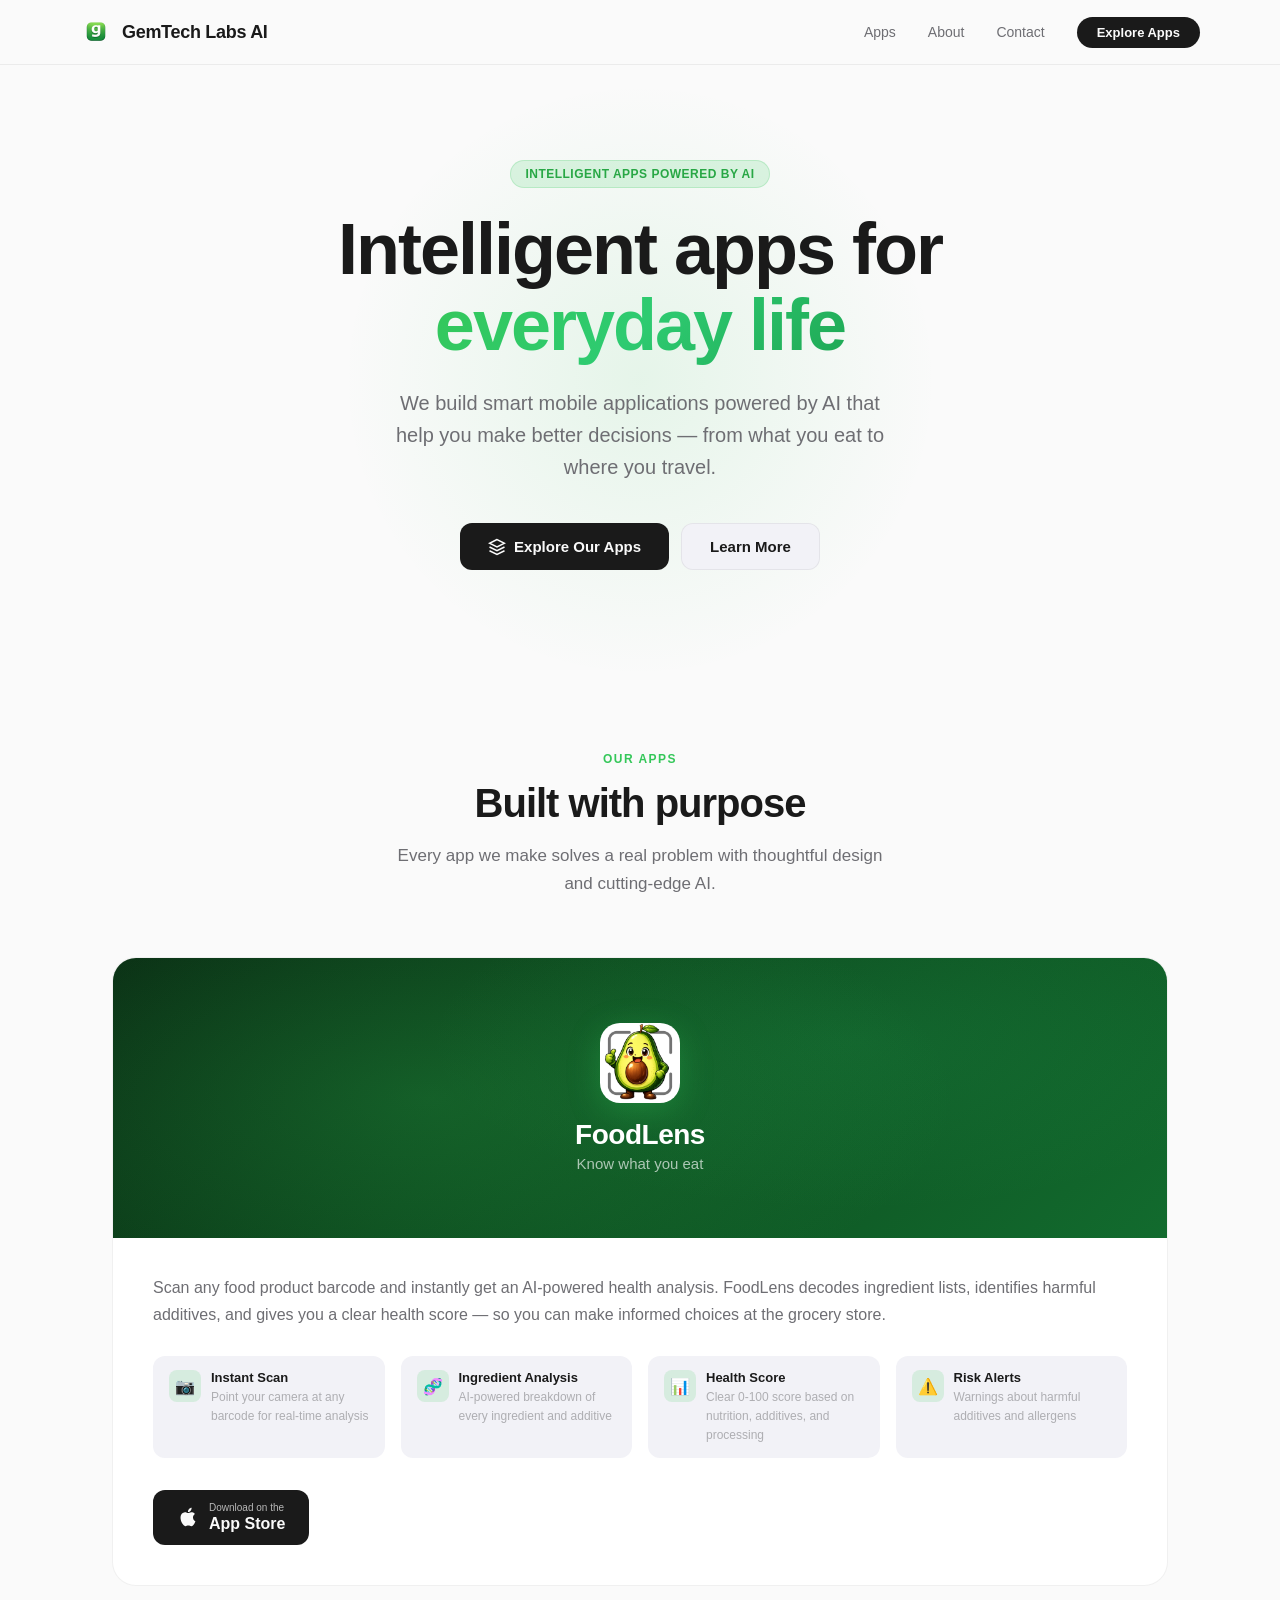
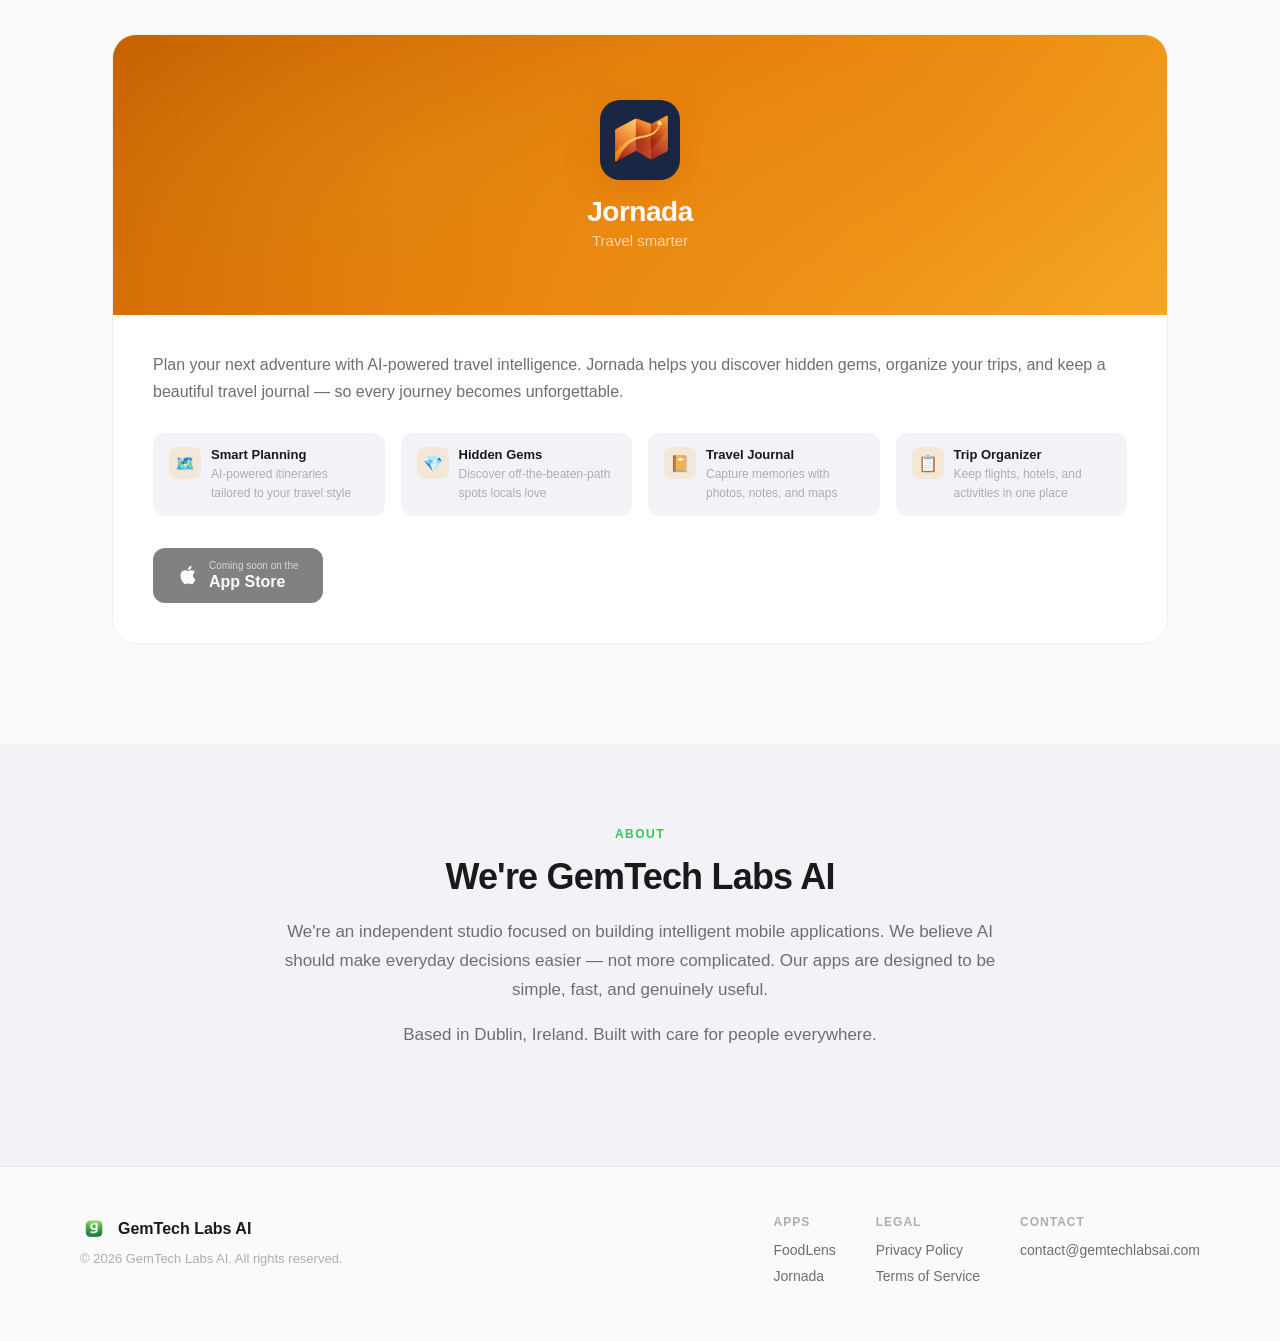
==== commit bd2fd232: "Update FoodLens badge to link to App Store listing Co-Authored-By: Claude Opus 4.6 <noreply@anthropi" ====
--- a/index.html
+++ b/index.html
@@ -626,13 +626,13 @@
                         </div>
                     </div>
 
-                    <span class="app-store-badge coming-soon">
+                    <a href="https://apps.apple.com/app/foodlens/id6759176098" target="_blank" rel="noopener noreferrer" class="app-store-badge">
                         <svg viewBox="0 0 24 24"><path d="M18.71 19.5c-.83 1.24-1.71 2.45-3.05 2.47-1.34.03-1.77-.79-3.29-.79-1.53 0-2 .77-3.27.82-1.31.05-2.3-1.32-3.14-2.53C4.25 17 2.94 12.45 4.7 9.39c.87-1.52 2.43-2.48 4.12-2.51 1.28-.02 2.5.87 3.29.87.78 0 2.26-1.07 3.8-.91.65.03 2.47.26 3.64 1.98-.09.06-2.17 1.28-2.15 3.81.03 3.02 2.65 4.03 2.68 4.04-.03.07-.42 1.44-1.38 2.83M13 3.5c.73-.83 1.94-1.46 2.94-1.5.13 1.17-.34 2.35-1.04 3.19-.69.85-1.83 1.51-2.95 1.42-.15-1.15.41-2.35 1.05-3.11z"/></svg>
                         <div class="badge-text">
-                            <small>Coming soon on the</small>
+                            <small>Download on the</small>
                             <strong>App Store</strong>
                         </div>
-                    </span>
+                    </a>
                 </div>
             </div>
 
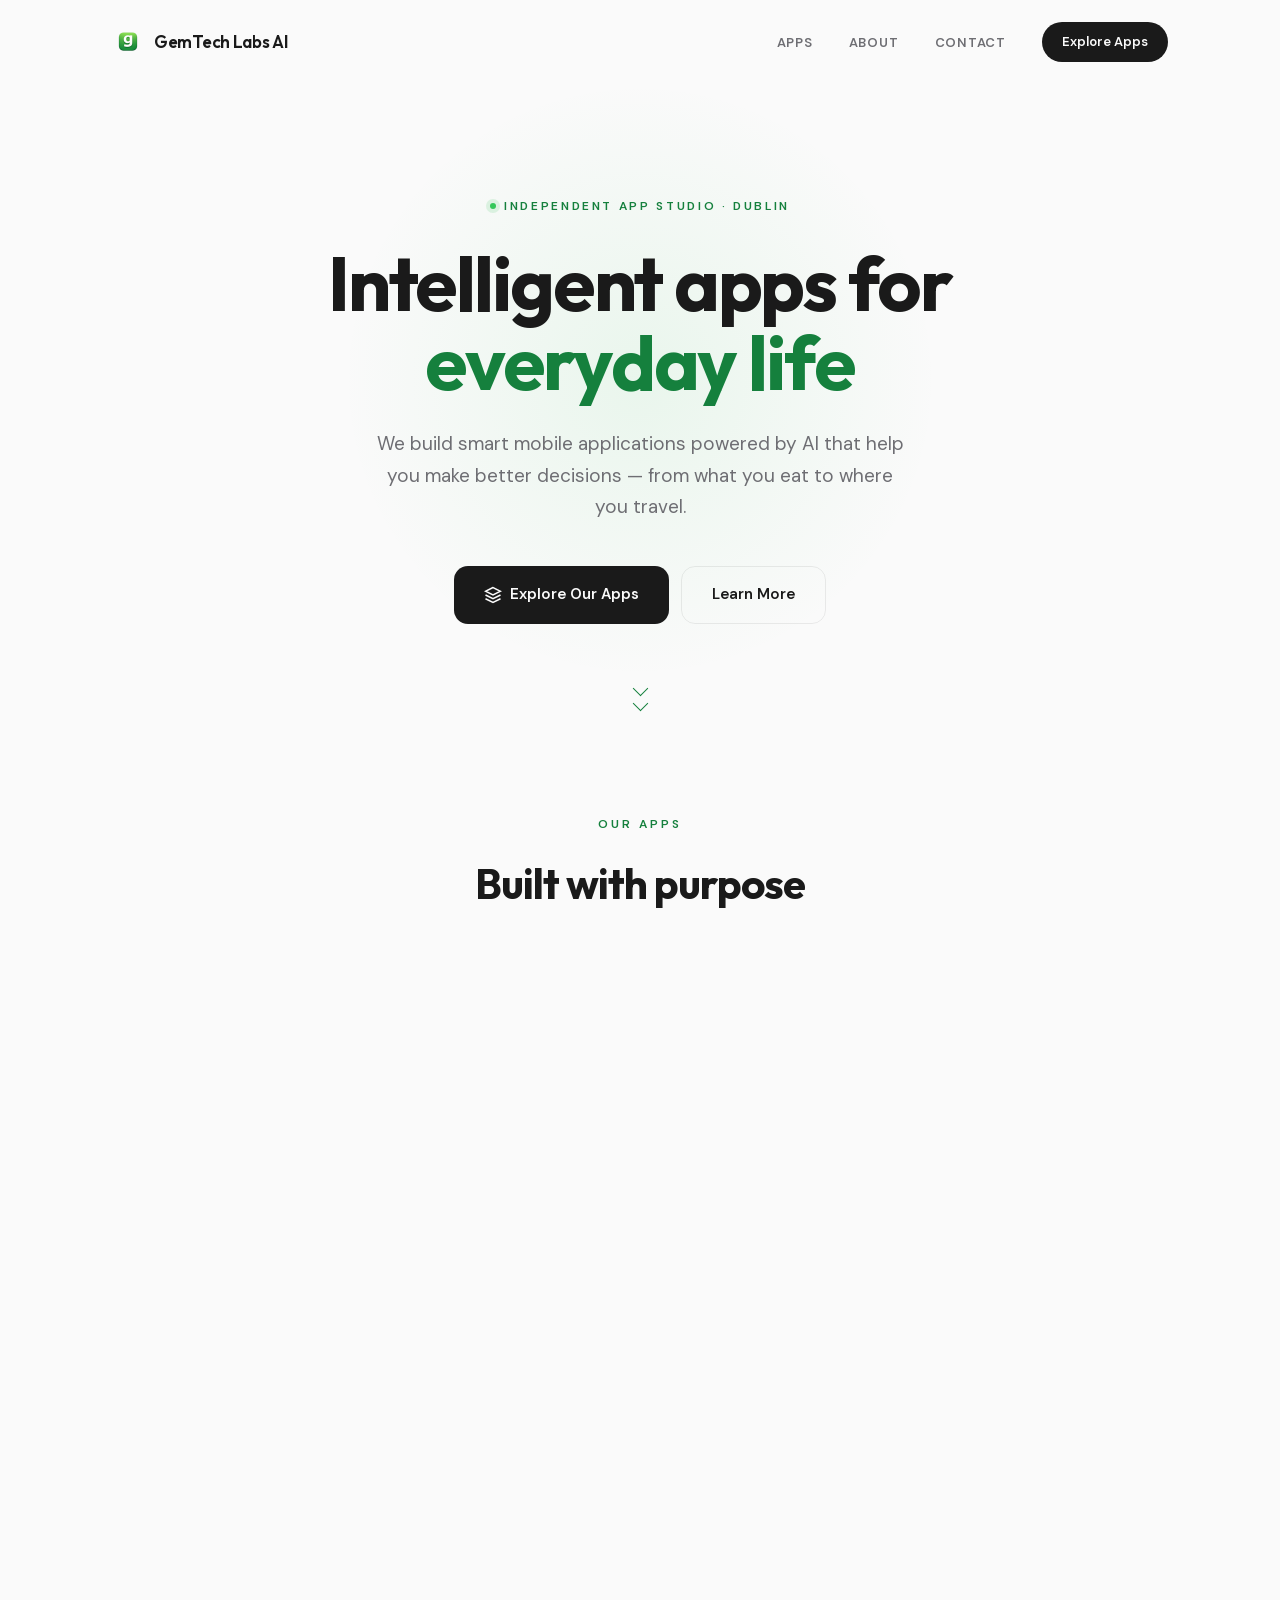
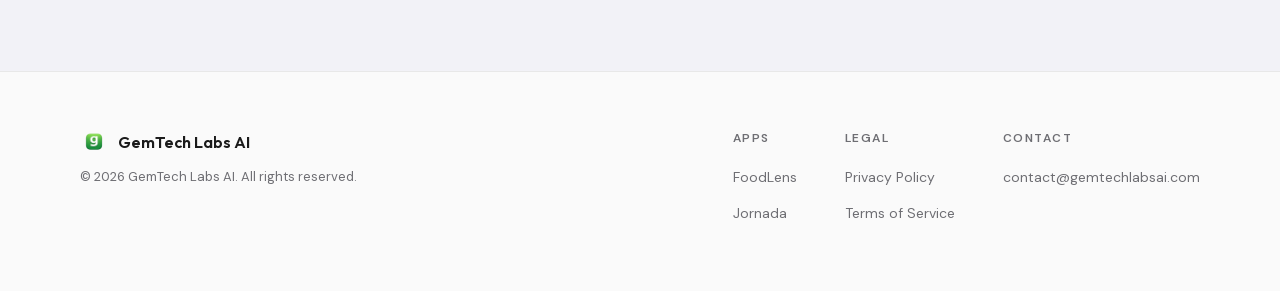
==== commit 663f5a61: "Redesign with modern motion system, security hardening, and legal fixes Design: external css/js arch" ====
--- a/index.html
+++ b/index.html
@@ -3,777 +3,306 @@
 <head>
     <meta charset="UTF-8">
     <meta name="viewport" content="width=device-width, initial-scale=1.0">
-    <meta http-equiv="Content-Security-Policy" content="default-src 'self'; script-src 'self' 'unsafe-inline'; style-src 'self' 'unsafe-inline' https://fonts.googleapis.com; font-src https://fonts.gstatic.com; img-src 'self' data:; connect-src 'self';">
-    <title>GemTech Labs AI — Intelligent Apps for Everyday Life</title>
-    <meta name="description" content="GemTech Labs AI builds smart mobile applications powered by artificial intelligence. Discover FoodLens for food analysis and Jornada for intelligent travel planning.">
-    <meta property="og:title" content="GemTech Labs AI">
-    <meta property="og:description" content="Intelligent apps for everyday life. Discover FoodLens and Jornada — from what you eat to where you travel.">
+    <meta http-equiv="Content-Security-Policy" content="default-src 'self'; script-src 'self'; style-src 'self'; img-src 'self' data:; font-src 'self'; connect-src 'self'; object-src 'none'; base-uri 'self'; form-action 'none'; upgrade-insecure-requests">
+    <meta name="referrer" content="strict-origin-when-cross-origin">
+    <title>GemTech Labs AI — FoodLens & Jornada | AI Apps for Everyday Life</title>
+    <meta name="description" content="GemTech Labs AI is an independent app studio in Dublin, Ireland building intelligent mobile apps: FoodLens for AI food analysis and Jornada for smart travel planning.">
+    <link rel="canonical" href="https://gemtechlabsai.com/">
+
+    <meta property="og:site_name" content="GemTech Labs AI">
+    <meta property="og:title" content="GemTech Labs AI — Intelligent Apps for Everyday Life">
+    <meta property="og:description" content="Independent app studio in Dublin building AI-powered apps: FoodLens for food analysis and Jornada for intelligent travel planning.">
     <meta property="og:type" content="website">
-    <meta property="og:url" content="https://gemtechlabsai.com">
-    <link rel="canonical" href="https://gemtechlabsai.com">
-    <link rel="preconnect" href="https://fonts.googleapis.com">
-    <link rel="preconnect" href="https://fonts.gstatic.com" crossorigin>
-    <link href="https://fonts.googleapis.com/css2?family=DM+Sans:ital,opsz,wght@0,9..40,300;0,9..40,400;0,9..40,500;0,9..40,600;0,9..40,700&family=Outfit:wght@300;400;500;600;700;800&display=swap" rel="stylesheet">
-    <style>
-        :root {
-            --green: #34c759;
-            --green-dark: #28a745;
-            --green-glow: rgba(52, 199, 89, 0.15);
-            --bg: #fafafa;
-            --bg-card: #ffffff;
-            --text: #1a1a1a;
-            --text-secondary: #6e6e73;
-            --text-tertiary: #aeaeb2;
-            --border: rgba(0,0,0,0.06);
-            --surface: #f2f2f7;
+    <meta property="og:url" content="https://gemtechlabsai.com/">
+    <meta property="og:image" content="https://gemtechlabsai.com/images/og-image.png">
+    <meta property="og:image:width" content="1200">
+    <meta property="og:image:height" content="630">
+    <meta property="og:image:alt" content="GemTech Labs AI logo">
+    <meta name="twitter:card" content="summary_large_image">
+    <meta name="twitter:title" content="GemTech Labs AI — Intelligent Apps for Everyday Life">
+    <meta name="twitter:description" content="Independent app studio in Dublin building AI-powered apps: FoodLens for food analysis and Jornada for intelligent travel planning.">
+    <meta name="twitter:image" content="https://gemtechlabsai.com/images/og-image.png">
+
+    <meta name="theme-color" media="(prefers-color-scheme: light)" content="#fafafa">
+    <meta name="theme-color" media="(prefers-color-scheme: dark)" content="#000000">
+    <link rel="icon" type="image/png" sizes="32x32" href="/favicon-32.png">
+    <link rel="icon" type="image/png" sizes="16x16" href="/favicon-16.png">
+    <link rel="apple-touch-icon" sizes="180x180" href="/apple-touch-icon.png">
+
+    <link rel="preload" href="/fonts/dm-sans-latin.woff2" as="font" type="font/woff2" crossorigin>
+    <link rel="preload" href="/fonts/outfit-latin.woff2" as="font" type="font/woff2" crossorigin>
+    <link rel="stylesheet" href="/css/fonts.css">
+    <link rel="stylesheet" href="/css/styles.css">
+
+    <script type="application/ld+json">
+    {
+      "@context": "https://schema.org",
+      "@graph": [
+        {
+          "@type": "Organization",
+          "@id": "https://gemtechlabsai.com/#org",
+          "name": "GemTech Labs AI",
+          "url": "https://gemtechlabsai.com/",
+          "logo": "https://gemtechlabsai.com/images/logo-360.png",
+          "email": "contact@gemtechlabsai.com",
+          "address": { "@type": "PostalAddress", "addressLocality": "Dublin", "addressCountry": "IE" }
+        },
+        {
+          "@type": "WebSite",
+          "@id": "https://gemtechlabsai.com/#website",
+          "url": "https://gemtechlabsai.com/",
+          "name": "GemTech Labs AI",
+          "publisher": { "@id": "https://gemtechlabsai.com/#org" }
+        },
+        {
+          "@type": "SoftwareApplication",
+          "name": "FoodLens",
+          "operatingSystem": "iOS",
+          "applicationCategory": "HealthApplication",
+          "description": "Scan any food product barcode and get an AI-powered health analysis: ingredient breakdown, additive risk alerts, and a clear 0-100 health score.",
+          "url": "https://apps.apple.com/app/foodlens/id6759176098",
+          "publisher": { "@id": "https://gemtechlabsai.com/#org" }
+        },
+        {
+          "@type": "SoftwareApplication",
+          "name": "Jornada",
+          "operatingSystem": "iOS",
+          "applicationCategory": "TravelApplication",
+          "description": "AI-powered travel planning: smart itineraries, hidden gems, a travel journal, and a trip organizer in one app.",
+          "publisher": { "@id": "https://gemtechlabsai.com/#org" }
         }
-        @media (prefers-color-scheme: dark) {
-            :root {
-                --bg: #000000;
-                --bg-card: #1c1c1e;
-                --text: #f5f5f7;
-                --text-secondary: #98989d;
-                --text-tertiary: #636366;
-                --border: rgba(255,255,255,0.08);
-                --surface: #1c1c1e;
-            }
-        }
-
-        * { margin: 0; padding: 0; box-sizing: border-box; }
-
-        body {
-            font-family: 'DM Sans', -apple-system, BlinkMacSystemFont, sans-serif;
-            background: var(--bg);
-            color: var(--text);
-            -webkit-font-smoothing: antialiased;
-            -moz-osx-font-smoothing: grayscale;
-            overflow-x: hidden;
-        }
-
-        /* ── Navigation ── */
-        nav {
-            position: fixed;
-            top: 0;
-            left: 0;
-            right: 0;
-            z-index: 100;
-            padding: 16px 32px;
-            background: rgba(250,250,250,0.72);
-            backdrop-filter: saturate(180%) blur(20px);
-            -webkit-backdrop-filter: saturate(180%) blur(20px);
-            border-bottom: 1px solid var(--border);
-            transition: background 0.3s;
-        }
-        @media (prefers-color-scheme: dark) {
-            nav { background: rgba(0,0,0,0.72); }
-        }
-        .nav-inner {
-            max-width: 1120px;
-            margin: 0 auto;
-            display: flex;
-            align-items: center;
-            justify-content: space-between;
-        }
-        .nav-logo {
-            display: flex;
-            align-items: center;
-            gap: 10px;
-            text-decoration: none;
-            color: var(--text);
-        }
-        .nav-logo-icon {
-            width: 32px;
-            height: 32px;
-            border-radius: 8px;
-            object-fit: cover;
-        }
-        .nav-logo-text {
-            font-family: 'Outfit', sans-serif;
-            font-weight: 600;
-            font-size: 18px;
-            letter-spacing: -0.3px;
-        }
-        .nav-links {
-            display: flex;
-            align-items: center;
-            gap: 32px;
-            list-style: none;
-        }
-        .nav-links a {
-            font-size: 14px;
-            font-weight: 500;
-            color: var(--text-secondary);
-            text-decoration: none;
-            transition: color 0.2s;
-        }
-        .nav-links a:hover { color: var(--text); }
-        .nav-links .cta-link {
-            background: var(--text);
-            color: var(--bg);
-            padding: 8px 20px;
-            border-radius: 20px;
-            font-weight: 600;
-            font-size: 13px;
-            transition: opacity 0.2s;
-        }
-        .nav-links .cta-link:hover { opacity: 0.8; color: var(--bg); }
-
-        /* ── Hero ── */
-        .hero {
-            padding: 160px 32px 100px;
-            text-align: center;
-            position: relative;
-        }
-        .hero::before {
-            content: '';
-            position: absolute;
-            top: 80px;
-            left: 50%;
-            transform: translateX(-50%);
-            width: 600px;
-            height: 600px;
-            background: radial-gradient(circle, var(--green-glow) 0%, transparent 70%);
-            pointer-events: none;
-            opacity: 0.7;
-        }
-        .hero-badge {
-            display: inline-flex;
-            align-items: center;
-            gap: 6px;
-            padding: 6px 14px;
-            background: var(--green-glow);
-            border: 1px solid rgba(52, 199, 89, 0.2);
-            border-radius: 20px;
-            font-size: 12px;
-            font-weight: 600;
-            color: var(--green-dark);
-            margin-bottom: 24px;
-            letter-spacing: 0.5px;
-            text-transform: uppercase;
-            animation: fadeInUp 0.8s ease both;
-        }
-        @media (prefers-color-scheme: dark) {
-            .hero-badge { color: var(--green); }
-        }
-        .hero h1 {
-            font-family: 'Outfit', sans-serif;
-            font-size: clamp(42px, 7vw, 72px);
-            font-weight: 800;
-            line-height: 1.05;
-            letter-spacing: -2px;
-            max-width: 720px;
-            margin: 0 auto 24px;
-            animation: fadeInUp 0.8s ease 0.1s both;
-        }
-        .hero h1 .gradient-text {
-            background: linear-gradient(135deg, var(--green), #2ecb71, #1fa855);
-            -webkit-background-clip: text;
-            -webkit-text-fill-color: transparent;
-            background-clip: text;
-        }
-        .hero-sub {
-            font-size: clamp(16px, 2.5vw, 20px);
-            line-height: 1.6;
-            color: var(--text-secondary);
-            max-width: 520px;
-            margin: 0 auto 40px;
-            font-weight: 400;
-            animation: fadeInUp 0.8s ease 0.2s both;
-        }
-        .hero-buttons {
-            display: flex;
-            justify-content: center;
-            gap: 12px;
-            flex-wrap: wrap;
-            animation: fadeInUp 0.8s ease 0.3s both;
-        }
-        .btn-primary {
-            display: inline-flex;
-            align-items: center;
-            gap: 8px;
-            padding: 14px 28px;
-            background: var(--text);
-            color: var(--bg);
-            font-size: 15px;
-            font-weight: 600;
-            border-radius: 12px;
-            text-decoration: none;
-            transition: transform 0.2s, box-shadow 0.2s;
-        }
-        .btn-primary:hover {
-            transform: translateY(-2px);
-            box-shadow: 0 8px 24px rgba(0,0,0,0.15);
-        }
-        .btn-secondary {
-            display: inline-flex;
-            align-items: center;
-            gap: 8px;
-            padding: 14px 28px;
-            background: var(--surface);
-            color: var(--text);
-            font-size: 15px;
-            font-weight: 600;
-            border-radius: 12px;
-            text-decoration: none;
-            border: 1px solid var(--border);
-            transition: transform 0.2s, border-color 0.2s;
-        }
-        .btn-secondary:hover {
-            transform: translateY(-2px);
-            border-color: var(--green);
-        }
-
-        /* ── App Showcase ── */
-        .showcase {
-            padding: 80px 32px 100px;
-            max-width: 1120px;
-            margin: 0 auto;
-        }
-        .showcase-header {
-            text-align: center;
-            margin-bottom: 60px;
-        }
-        .showcase-header .section-label {
-            font-size: 12px;
-            font-weight: 600;
-            color: var(--green);
-            letter-spacing: 1.5px;
-            text-transform: uppercase;
-            margin-bottom: 12px;
-        }
-        .showcase-header h2 {
-            font-family: 'Outfit', sans-serif;
-            font-size: clamp(28px, 4vw, 40px);
-            font-weight: 700;
-            letter-spacing: -1px;
-            margin-bottom: 16px;
-        }
-        .showcase-header p {
-            font-size: 17px;
-            color: var(--text-secondary);
-            max-width: 500px;
-            margin: 0 auto;
-            line-height: 1.6;
-        }
-
-        .app-cards-list {
-            display: flex;
-            flex-direction: column;
-            gap: 48px;
-        }
-
-        .app-card {
-            background: var(--bg-card);
-            border: 1px solid var(--border);
-            border-radius: 24px;
-            overflow: hidden;
-            transition: transform 0.3s, box-shadow 0.3s;
-        }
-        .app-card:hover {
-            transform: translateY(-4px);
-            box-shadow: 0 20px 60px rgba(0,0,0,0.08);
-        }
-        .app-card-banner {
-            height: 280px;
-            display: flex;
-            align-items: center;
-            justify-content: center;
-            position: relative;
-            overflow: hidden;
-        }
-        .app-card-banner.foodlens-banner {
-            background: linear-gradient(135deg, #0a2e14 0%, #0d4a1e 40%, #126b2e 100%);
-        }
-        .app-card-banner.foodlens-banner::before {
-            content: '';
-            position: absolute;
-            inset: 0;
-            background:
-                radial-gradient(ellipse 50% 80% at 30% 50%, rgba(52,199,89,0.2), transparent),
-                radial-gradient(ellipse 40% 60% at 70% 30%, rgba(46,203,113,0.12), transparent);
-        }
-        .app-card-banner.jornada-banner {
-            background: linear-gradient(135deg, #c45e00 0%, #e8820c 50%, #f5a623 100%);
-        }
-        .app-card-banner.jornada-banner::before {
-            content: '';
-            position: absolute;
-            inset: 0;
-            background:
-                radial-gradient(ellipse 50% 80% at 30% 50%, rgba(245,166,35,0.25), transparent),
-                radial-gradient(ellipse 40% 60% at 70% 30%, rgba(232,130,12,0.15), transparent);
-        }
-        .app-card-banner-content {
-            position: relative;
-            z-index: 1;
-            text-align: center;
-        }
-        .app-icon-large {
-            width: 80px;
-            height: 80px;
-            border-radius: 20px;
-            overflow: hidden;
-            margin: 0 auto 16px;
-        }
-        .app-icon-large.foodlens-icon {
-            box-shadow: 0 8px 32px rgba(52,199,89,0.3);
-        }
-        .app-icon-large.jornada-icon {
-            box-shadow: 0 8px 32px rgba(196,94,0,0.35);
-        }
-        .app-icon-large img {
-            width: 100%;
-            height: 100%;
-            object-fit: cover;
-        }
-        .app-card-banner h3 {
-            font-family: 'Outfit', sans-serif;
-            font-size: 28px;
-            font-weight: 700;
-            color: white;
-            letter-spacing: -0.5px;
-        }
-        .app-card-banner .tagline {
-            font-size: 15px;
-            color: rgba(255,255,255,0.65);
-            margin-top: 4px;
-        }
-
-        .app-card-body {
-            padding: 36px 40px 40px;
-        }
-        .app-card-body p {
-            font-size: 16px;
-            line-height: 1.7;
-            color: var(--text-secondary);
-            margin-bottom: 28px;
-        }
-        .feature-grid {
-            display: grid;
-            grid-template-columns: repeat(auto-fit, minmax(200px, 1fr));
-            gap: 16px;
-            margin-bottom: 32px;
-        }
-        .feature-item {
-            display: flex;
-            align-items: flex-start;
-            gap: 10px;
-            padding: 14px 16px;
-            background: var(--surface);
-            border-radius: 12px;
-        }
-        .feature-icon {
-            width: 32px;
-            height: 32px;
-            border-radius: 8px;
-            display: flex;
-            align-items: center;
-            justify-content: center;
-            font-size: 16px;
-            flex-shrink: 0;
-        }
-        .feature-icon.green-icon {
-            background: var(--green-glow);
-        }
-        .feature-icon.orange-icon {
-            background: rgba(245, 166, 35, 0.15);
-        }
-        .feature-item h4 {
-            font-size: 13px;
-            font-weight: 600;
-            margin-bottom: 2px;
-        }
-        .feature-item span {
-            font-size: 12px;
-            color: var(--text-tertiary);
-            line-height: 1.4;
-        }
-        .app-store-badge {
-            display: inline-flex;
-            align-items: center;
-            gap: 10px;
-            padding: 12px 24px;
-            background: var(--text);
-            color: var(--bg);
-            border-radius: 12px;
-            text-decoration: none;
-            transition: opacity 0.2s;
-        }
-        .app-store-badge:hover { opacity: 0.85; }
-        .app-store-badge svg { width: 22px; height: 22px; fill: var(--bg); }
-        .app-store-badge .badge-text {
-            display: flex;
-            flex-direction: column;
-            line-height: 1.2;
-        }
-        .app-store-badge .badge-text small {
-            font-size: 10px;
-            font-weight: 400;
-            opacity: 0.7;
-        }
-        .app-store-badge .badge-text strong {
-            font-size: 16px;
-            font-weight: 600;
-        }
-        .app-store-badge.coming-soon {
-            opacity: 0.55;
-            pointer-events: none;
-            cursor: default;
-        }
-
-        /* ── About / Developer Section ── */
-        .about {
-            padding: 80px 32px 100px;
-            background: var(--surface);
-        }
-        .about-inner {
-            max-width: 720px;
-            margin: 0 auto;
-            text-align: center;
-        }
-        .about .section-label {
-            font-size: 12px;
-            font-weight: 600;
-            color: var(--green);
-            letter-spacing: 1.5px;
-            text-transform: uppercase;
-            margin-bottom: 12px;
-        }
-        .about h2 {
-            font-family: 'Outfit', sans-serif;
-            font-size: clamp(28px, 4vw, 36px);
-            font-weight: 700;
-            letter-spacing: -0.8px;
-            margin-bottom: 20px;
-        }
-        .about p {
-            font-size: 17px;
-            line-height: 1.7;
-            color: var(--text-secondary);
-            margin-bottom: 16px;
-        }
-
-        /* ── Footer ── */
-        footer {
-            padding: 48px 32px;
-            border-top: 1px solid var(--border);
-        }
-        .footer-inner {
-            max-width: 1120px;
-            margin: 0 auto;
-            display: flex;
-            justify-content: space-between;
-            align-items: flex-start;
-            flex-wrap: wrap;
-            gap: 32px;
-        }
-        .footer-brand {
-            display: flex;
-            align-items: center;
-            gap: 10px;
-            margin-bottom: 8px;
-        }
-        .footer-brand .nav-logo-icon { width: 28px; height: 28px; border-radius: 7px; }
-        .footer-brand span {
-            font-family: 'Outfit', sans-serif;
-            font-weight: 600;
-            font-size: 16px;
-        }
-        .footer-copy {
-            font-size: 13px;
-            color: var(--text-tertiary);
-        }
-        .footer-links {
-            display: flex;
-            gap: 40px;
-        }
-        .footer-col h5 {
-            font-size: 12px;
-            font-weight: 600;
-            text-transform: uppercase;
-            letter-spacing: 1px;
-            color: var(--text-tertiary);
-            margin-bottom: 12px;
-        }
-        .footer-col ul {
-            list-style: none;
-        }
-        .footer-col li { margin-bottom: 8px; }
-        .footer-col a {
-            font-size: 14px;
-            color: var(--text-secondary);
-            text-decoration: none;
-            transition: color 0.2s;
-        }
-        .footer-col a:hover { color: var(--green); }
-
-        /* ── Animations ── */
-        @keyframes fadeInUp {
-            from { opacity: 0; transform: translateY(24px); }
-            to { opacity: 1; transform: translateY(0); }
-        }
-        .fade-in {
-            opacity: 0;
-            transform: translateY(24px);
-            transition: opacity 0.6s ease, transform 0.6s ease;
-        }
-        .fade-in.visible {
-            opacity: 1;
-            transform: translateY(0);
-        }
-
-        /* ── Responsive ── */
-        @media (max-width: 768px) {
-            nav { padding: 14px 20px; }
-            .nav-links { gap: 16px; }
-            .nav-links a:not(.cta-link) { display: none; }
-            .hero { padding: 140px 20px 80px; }
-            .hero h1 { letter-spacing: -1.5px; }
-            .showcase { padding: 60px 20px 80px; }
-            .app-card-body { padding: 28px 24px 32px; }
-            .feature-grid { grid-template-columns: 1fr; }
-            .about { padding: 60px 20px 80px; }
-            footer { padding: 40px 20px; }
-            .footer-inner { flex-direction: column; }
-            .footer-links { gap: 24px; }
-        }
-    </style>
+      ]
+    }
+    </script>
 </head>
 <body>
 
+    <a class="skip-link" href="#main">Skip to content</a>
+
     <!-- Navigation -->
-    <nav>
+    <nav id="nav" aria-label="Main">
         <div class="nav-inner">
             <a href="/" class="nav-logo">
-                <img src="images/GemTechLabsAILogo.png" alt="GemTech Labs AI" class="nav-logo-icon">
+                <img src="/images/logo-64.png" alt="" width="32" height="32" class="nav-logo-icon">
                 <span class="nav-logo-text">GemTech Labs AI</span>
             </a>
-            <ul class="nav-links">
+            <button class="nav-toggle" id="navToggle" aria-label="Menu" aria-expanded="false" aria-controls="navLinks">
+                <span></span>
+                <span></span>
+                <span></span>
+            </button>
+            <ul class="nav-links" id="navLinks">
                 <li><a href="#apps">Apps</a></li>
                 <li><a href="#about">About</a></li>
-                <li><a href="#" class="contact-link" data-name="contact" data-domain="gemtechlabsai.com">Contact</a></li>
+                <li><a href="mailto:contact@gemtechlabsai.com">Contact</a></li>
                 <li><a href="#apps" class="cta-link">Explore Apps</a></li>
             </ul>
         </div>
     </nav>
 
-    <!-- Hero -->
-    <section class="hero">
-        <div class="hero-badge">Intelligent Apps Powered by AI</div>
-        <h1>Intelligent apps for <span class="gradient-text">everyday life</span></h1>
-        <p class="hero-sub">We build smart mobile applications powered by AI that help you make better decisions — from what you eat to where you travel.</p>
-        <div class="hero-buttons">
-            <a href="#apps" class="btn-primary">
-                <svg width="18" height="18" viewBox="0 0 24 24" fill="none" stroke="currentColor" stroke-width="2"><path d="M12 2L2 7l10 5 10-5-10-5z"/><path d="M2 17l10 5 10-5"/><path d="M2 12l10 5 10-5"/></svg>
-                Explore Our Apps
+    <main id="main">
+
+        <!-- Hero -->
+        <section class="hero">
+            <p class="hero-badge">Independent App Studio · Dublin</p>
+            <h1>Intelligent apps for <span class="accent">everyday life</span></h1>
+            <p class="hero-sub">We build smart mobile applications powered by AI that help you make better decisions — from what you eat to where you travel.</p>
+            <div class="hero-buttons">
+                <a href="#apps" class="btn-primary">
+                    <svg width="18" height="18" viewBox="0 0 24 24" fill="none" stroke="currentColor" stroke-width="2" aria-hidden="true"><path d="M12 2L2 7l10 5 10-5-10-5z"/><path d="M2 17l10 5 10-5"/><path d="M2 12l10 5 10-5"/></svg>
+                    Explore Our Apps
+                </a>
+                <a href="#about" class="btn-secondary">Learn More</a>
+            </div>
+            <a href="#apps" class="hero-scroll" aria-label="Scroll to apps">
+                <span class="hero-scroll-chevron"></span>
+                <span class="hero-scroll-chevron"></span>
             </a>
-            <a href="#about" class="btn-secondary">Learn More</a>
-        </div>
-    </section>
-
-    <!-- App Showcase -->
-    <section class="showcase" id="apps">
-        <div class="showcase-header">
-            <p class="section-label">Our Apps</p>
-            <h2>Built with purpose</h2>
-            <p>Every app we make solves a real problem with thoughtful design and cutting-edge AI.</p>
-        </div>
-
-        <div class="app-cards-list">
-
-            <!-- FoodLens -->
-            <div class="app-card fade-in" id="foodlens">
-                <div class="app-card-banner foodlens-banner">
-                    <div class="app-card-banner-content">
-                        <div class="app-icon-large foodlens-icon">
-                            <img src="images/foodlens-icon.png" alt="FoodLens App Icon">
+        </section>
+
+        <!-- App Showcase -->
+        <section class="showcase" id="apps">
+            <div class="showcase-header">
+                <p class="section-label reveal">Our Apps</p>
+                <h2 class="reveal">Built with purpose</h2>
+                <p class="reveal">Every app we make solves a real problem with thoughtful design and cutting-edge AI.</p>
+            </div>
+
+            <div class="app-cards-list">
+
+                <!-- FoodLens -->
+                <article class="app-card foodlens-card reveal" id="foodlens">
+                    <div class="app-banner foodlens">
+                        <div class="app-icon">
+                            <img src="/images/foodlens-icon-160.png" alt="FoodLens app icon" width="92" height="92" loading="lazy" decoding="async">
                         </div>
                         <h3>FoodLens</h3>
                         <p class="tagline">Know what you eat</p>
                     </div>
-                </div>
-                <div class="app-card-body">
-                    <p>Scan any food product barcode and instantly get an AI-powered health analysis. FoodLens decodes ingredient lists, identifies harmful additives, and gives you a clear health score — so you can make informed choices at the grocery store.</p>
-
-                    <div class="feature-grid">
-                        <div class="feature-item">
-                            <div class="feature-icon green-icon">📷</div>
-                            <div>
-                                <h4>Instant Scan</h4>
-                                <span>Point your camera at any barcode for real-time analysis</span>
-                            </div>
-                        </div>
-                        <div class="feature-item">
-                            <div class="feature-icon green-icon">🧬</div>
-                            <div>
-                                <h4>Ingredient Analysis</h4>
-                                <span>AI-powered breakdown of every ingredient and additive</span>
-                            </div>
-                        </div>
-                        <div class="feature-item">
-                            <div class="feature-icon green-icon">📊</div>
-                            <div>
-                                <h4>Health Score</h4>
-                                <span>Clear 0-100 score based on nutrition, additives, and processing</span>
-                            </div>
-                        </div>
-                        <div class="feature-item">
-                            <div class="feature-icon green-icon">⚠️</div>
-                            <div>
-                                <h4>Risk Alerts</h4>
-                                <span>Warnings about harmful additives and allergens</span>
-                            </div>
-                        </div>
+                    <div class="app-body">
+                        <p>Scan any food product barcode and instantly get an AI-powered health analysis. FoodLens decodes ingredient lists, identifies harmful additives, and gives you a clear health score — so you can make informed choices at the grocery store.</p>
+
+                        <ul class="feature-grid">
+                            <li class="feature-item reveal">
+                                <span class="feature-icon green-icon" aria-hidden="true">
+                                    <svg viewBox="0 0 24 24" fill="none" stroke="currentColor" stroke-linecap="round" stroke-linejoin="round"><path d="M14.5 4h-5L7 7H4a2 2 0 0 0-2 2v9a2 2 0 0 0 2 2h16a2 2 0 0 0 2-2V9a2 2 0 0 0-2-2h-3l-2.5-3z"/><circle cx="12" cy="13" r="3"/></svg>
+                                </span>
+                                <div>
+                                    <h4>Instant Scan</h4>
+                                    <p>Point your camera at any barcode for real-time analysis</p>
+                                </div>
+                            </li>
+                            <li class="feature-item reveal">
+                                <span class="feature-icon green-icon" aria-hidden="true">
+                                    <svg viewBox="0 0 24 24" fill="none" stroke="currentColor" stroke-linecap="round" stroke-linejoin="round"><path d="M10 2v7.5L4.7 20.6a1 1 0 0 0 .9 1.4h12.8a1 1 0 0 0 .9-1.4L14 9.5V2"/><path d="M8.5 2h7"/><path d="M7 16h10"/></svg>
+                                </span>
+                                <div>
+                                    <h4>Ingredient Analysis</h4>
+                                    <p>AI-powered breakdown of every ingredient and additive</p>
+                                </div>
+                            </li>
+                            <li class="feature-item reveal">
+                                <span class="feature-icon green-icon" aria-hidden="true">
+                                    <svg viewBox="0 0 24 24" fill="none" stroke="currentColor" stroke-linecap="round" stroke-linejoin="round"><path d="M3 3v18h18"/><path d="M18 17V9"/><path d="M13 17V5"/><path d="M8 17v-3"/></svg>
+                                </span>
+                                <div>
+                                    <h4>Health Score</h4>
+                                    <p>Clear 0-100 score based on nutrition, additives, and processing</p>
+                                </div>
+                            </li>
+                            <li class="feature-item reveal">
+                                <span class="feature-icon green-icon" aria-hidden="true">
+                                    <svg viewBox="0 0 24 24" fill="none" stroke="currentColor" stroke-linecap="round" stroke-linejoin="round"><path d="m21.7 18-8-14a2 2 0 0 0-3.4 0l-8 14A2 2 0 0 0 4 21h16a2 2 0 0 0 1.7-3z"/><path d="M12 9v4"/><path d="M12 17h.01"/></svg>
+                                </span>
+                                <div>
+                                    <h4>Risk Alerts</h4>
+                                    <p>Warnings about harmful additives and allergens</p>
+                                </div>
+                            </li>
+                        </ul>
+
+                        <a href="https://apps.apple.com/app/foodlens/id6759176098" target="_blank" rel="noopener noreferrer" class="app-store-badge">
+                            <svg viewBox="0 0 24 24" aria-hidden="true"><path d="M18.71 19.5c-.83 1.24-1.71 2.45-3.05 2.47-1.34.03-1.77-.79-3.29-.79-1.53 0-2 .77-3.27.82-1.31.05-2.3-1.32-3.14-2.53C4.25 17 2.94 12.45 4.7 9.39c.87-1.52 2.43-2.48 4.12-2.51 1.28-.02 2.5.87 3.29.87.78 0 2.26-1.07 3.8-.91.65.03 2.47.26 3.64 1.98-.09.06-2.17 1.28-2.15 3.81.03 3.02 2.65 4.03 2.68 4.04-.03.07-.42 1.44-1.38 2.83M13 3.5c.73-.83 1.94-1.46 2.94-1.5.13 1.17-.34 2.35-1.04 3.19-.69.85-1.83 1.51-2.95 1.42-.15-1.15.41-2.35 1.05-3.11z"/></svg>
+                            <span class="badge-text">
+                                <small>Download on the</small>
+                                <strong>App Store</strong>
+                            </span>
+                        </a>
                     </div>
-
-                    <a href="https://apps.apple.com/app/foodlens/id6759176098" target="_blank" rel="noopener noreferrer" class="app-store-badge">
-                        <svg viewBox="0 0 24 24"><path d="M18.71 19.5c-.83 1.24-1.71 2.45-3.05 2.47-1.34.03-1.77-.79-3.29-.79-1.53 0-2 .77-3.27.82-1.31.05-2.3-1.32-3.14-2.53C4.25 17 2.94 12.45 4.7 9.39c.87-1.52 2.43-2.48 4.12-2.51 1.28-.02 2.5.87 3.29.87.78 0 2.26-1.07 3.8-.91.65.03 2.47.26 3.64 1.98-.09.06-2.17 1.28-2.15 3.81.03 3.02 2.65 4.03 2.68 4.04-.03.07-.42 1.44-1.38 2.83M13 3.5c.73-.83 1.94-1.46 2.94-1.5.13 1.17-.34 2.35-1.04 3.19-.69.85-1.83 1.51-2.95 1.42-.15-1.15.41-2.35 1.05-3.11z"/></svg>
-                        <div class="badge-text">
-                            <small>Download on the</small>
-                            <strong>App Store</strong>
-                        </div>
-                    </a>
-                </div>
-            </div>
-
-            <!-- Jornada -->
-            <div class="app-card fade-in" id="jornada">
-                <div class="app-card-banner jornada-banner">
-                    <div class="app-card-banner-content">
-                        <div class="app-icon-large jornada-icon">
-                            <img src="images/JornadaAppLogo.png" alt="Jornada App Icon">
+                </article>
+
+                <!-- Jornada -->
+                <article class="app-card jornada-card reveal" id="jornada">
+                    <div class="app-banner jornada">
+                        <div class="app-icon">
+                            <img src="/images/jornada-icon-160.png" alt="Jornada app icon" width="92" height="92" loading="lazy" decoding="async">
                         </div>
                         <h3>Jornada</h3>
                         <p class="tagline">Travel smarter</p>
                     </div>
-                </div>
-                <div class="app-card-body">
-                    <p>Plan your next adventure with AI-powered travel intelligence. Jornada helps you discover hidden gems, organize your trips, and keep a beautiful travel journal — so every journey becomes unforgettable.</p>
-
-                    <div class="feature-grid">
-                        <div class="feature-item">
-                            <div class="feature-icon orange-icon">🗺️</div>
-                            <div>
-                                <h4>Smart Planning</h4>
-                                <span>AI-powered itineraries tailored to your travel style</span>
-                            </div>
-                        </div>
-                        <div class="feature-item">
-                            <div class="feature-icon orange-icon">💎</div>
-                            <div>
-                                <h4>Hidden Gems</h4>
-                                <span>Discover off-the-beaten-path spots locals love</span>
-                            </div>
-                        </div>
-                        <div class="feature-item">
-                            <div class="feature-icon orange-icon">📔</div>
-                            <div>
-                                <h4>Travel Journal</h4>
-                                <span>Capture memories with photos, notes, and maps</span>
-                            </div>
-                        </div>
-                        <div class="feature-item">
-                            <div class="feature-icon orange-icon">📋</div>
-                            <div>
-                                <h4>Trip Organizer</h4>
-                                <span>Keep flights, hotels, and activities in one place</span>
-                            </div>
-                        </div>
+                    <div class="app-body">
+                        <p>Plan your next adventure with AI-powered travel intelligence. Jornada helps you discover hidden gems, organize your trips, and keep a beautiful travel journal — so every journey becomes unforgettable.</p>
+
+                        <ul class="feature-grid">
+                            <li class="feature-item reveal">
+                                <span class="feature-icon amber-icon" aria-hidden="true">
+                                    <svg viewBox="0 0 24 24" fill="none" stroke="currentColor" stroke-linecap="round" stroke-linejoin="round"><path d="M14.1 5.6a2 2 0 0 0 1.8 0l3.7-1.8A1 1 0 0 1 21 4.6v12.8a1 1 0 0 1-.6.9l-4.5 2.3a2 2 0 0 1-1.8 0l-4.2-2.1a2 2 0 0 0-1.8 0l-3.7 1.8A1 1 0 0 1 3 19.4V6.6a1 1 0 0 1 .6-.9l4.5-2.3a2 2 0 0 1 1.8 0z"/><path d="M15 5.8v15"/><path d="M9 3.2v15"/></svg>
+                                </span>
+                                <div>
+                                    <h4>Smart Planning</h4>
+                                    <p>AI-powered itineraries tailored to your travel style</p>
+                                </div>
+                            </li>
+                            <li class="feature-item reveal">
+                                <span class="feature-icon amber-icon" aria-hidden="true">
+                                    <svg viewBox="0 0 24 24" fill="none" stroke="currentColor" stroke-linecap="round" stroke-linejoin="round"><path d="M6 3h12l4 6-10 13L2 9z"/><path d="M11 3 8 9l4 13 4-13-3-6"/><path d="M2 9h20"/></svg>
+                                </span>
+                                <div>
+                                    <h4>Hidden Gems</h4>
+                                    <p>Discover off-the-beaten-path spots locals love</p>
+                                </div>
+                            </li>
+                            <li class="feature-item reveal">
+                                <span class="feature-icon amber-icon" aria-hidden="true">
+                                    <svg viewBox="0 0 24 24" fill="none" stroke="currentColor" stroke-linecap="round" stroke-linejoin="round"><path d="M12 7v14"/><path d="M3 18a1 1 0 0 1-1-1V4a1 1 0 0 1 1-1h5a4 4 0 0 1 4 4 4 4 0 0 1 4-4h5a1 1 0 0 1 1 1v13a1 1 0 0 1-1 1h-6a3 3 0 0 0-3 3 3 3 0 0 0-3-3z"/></svg>
+                                </span>
+                                <div>
+                                    <h4>Travel Journal</h4>
+                                    <p>Capture memories with photos, notes, and maps</p>
+                                </div>
+                            </li>
+                            <li class="feature-item reveal">
+                                <span class="feature-icon amber-icon" aria-hidden="true">
+                                    <svg viewBox="0 0 24 24" fill="none" stroke="currentColor" stroke-linecap="round" stroke-linejoin="round"><rect width="8" height="4" x="8" y="2" rx="1"/><path d="M16 4h2a2 2 0 0 1 2 2v14a2 2 0 0 1-2 2H6a2 2 0 0 1-2-2V6a2 2 0 0 1 2-2h2"/><path d="M12 11h4"/><path d="M12 16h4"/><path d="M8 11h.01"/><path d="M8 16h.01"/></svg>
+                                </span>
+                                <div>
+                                    <h4>Trip Organizer</h4>
+                                    <p>Keep flights, hotels, and activities in one place</p>
+                                </div>
+                            </li>
+                        </ul>
+
+                        <span class="app-store-badge coming-soon">
+                            <svg viewBox="0 0 24 24" aria-hidden="true"><path d="M18.71 19.5c-.83 1.24-1.71 2.45-3.05 2.47-1.34.03-1.77-.79-3.29-.79-1.53 0-2 .77-3.27.82-1.31.05-2.3-1.32-3.14-2.53C4.25 17 2.94 12.45 4.7 9.39c.87-1.52 2.43-2.48 4.12-2.51 1.28-.02 2.5.87 3.29.87.78 0 2.26-1.07 3.8-.91.65.03 2.47.26 3.64 1.98-.09.06-2.17 1.28-2.15 3.81.03 3.02 2.65 4.03 2.68 4.04-.03.07-.42 1.44-1.38 2.83M13 3.5c.73-.83 1.94-1.46 2.94-1.5.13 1.17-.34 2.35-1.04 3.19-.69.85-1.83 1.51-2.95 1.42-.15-1.15.41-2.35 1.05-3.11z"/></svg>
+                            <span class="badge-text">
+                                <small>Coming soon on the</small>
+                                <strong>App Store</strong>
+                            </span>
+                        </span>
                     </div>
-
-                    <span class="app-store-badge coming-soon">
-                        <svg viewBox="0 0 24 24"><path d="M18.71 19.5c-.83 1.24-1.71 2.45-3.05 2.47-1.34.03-1.77-.79-3.29-.79-1.53 0-2 .77-3.27.82-1.31.05-2.3-1.32-3.14-2.53C4.25 17 2.94 12.45 4.7 9.39c.87-1.52 2.43-2.48 4.12-2.51 1.28-.02 2.5.87 3.29.87.78 0 2.26-1.07 3.8-.91.65.03 2.47.26 3.64 1.98-.09.06-2.17 1.28-2.15 3.81.03 3.02 2.65 4.03 2.68 4.04-.03.07-.42 1.44-1.38 2.83M13 3.5c.73-.83 1.94-1.46 2.94-1.5.13 1.17-.34 2.35-1.04 3.19-.69.85-1.83 1.51-2.95 1.42-.15-1.15.41-2.35 1.05-3.11z"/></svg>
-                        <div class="badge-text">
-                            <small>Coming soon on the</small>
-                            <strong>App Store</strong>
-                        </div>
-                    </span>
-                </div>
-            </div>
-
-        </div>
-    </section>
-
-    <!-- About -->
-    <section class="about" id="about">
-        <div class="about-inner">
-            <p class="section-label">About</p>
-            <h2>We're GemTech Labs AI</h2>
-            <p>We're an independent studio focused on building intelligent mobile applications. We believe AI should make everyday decisions easier — not more complicated. Our apps are designed to be simple, fast, and genuinely useful.</p>
-            <p>Based in Dublin, Ireland. Built with care for people everywhere.</p>
-        </div>
-    </section>
+                </article>
+
+            </div>
+        </section>
+
+        <!-- About -->
+        <section class="about" id="about">
+            <div class="about-inner">
+                <p class="section-label reveal">About</p>
+                <h2 class="reveal">We're GemTech Labs AI</h2>
+                <div class="section-divider reveal"></div>
+                <p class="reveal">We're an independent studio focused on building intelligent mobile applications. We believe AI should make everyday decisions easier — not more complicated. Our apps are designed to be simple, fast, and genuinely useful.</p>
+                <p class="reveal">Based in Dublin, Ireland. Built with care for people everywhere.</p>
+            </div>
+        </section>
+
+    </main>
 
     <!-- Footer -->
     <footer>
         <div class="footer-inner">
             <div>
                 <div class="footer-brand">
-                    <img src="images/GemTechLabsAILogo.png" alt="GemTech Labs AI" class="nav-logo-icon">
+                    <img src="/images/logo-64.png" alt="" width="28" height="28" loading="lazy" decoding="async">
                     <span>GemTech Labs AI</span>
                 </div>
                 <p class="footer-copy">&copy; 2026 GemTech Labs AI. All rights reserved.</p>
             </div>
             <div class="footer-links">
                 <div class="footer-col">
-                    <h5>Apps</h5>
+                    <h3>Apps</h3>
                     <ul>
                         <li><a href="#foodlens">FoodLens</a></li>
                         <li><a href="#jornada">Jornada</a></li>
                     </ul>
                 </div>
                 <div class="footer-col">
-                    <h5>Legal</h5>
+                    <h3>Legal</h3>
                     <ul>
                         <li><a href="/privacy">Privacy Policy</a></li>
                         <li><a href="/terms">Terms of Service</a></li>
                     </ul>
                 </div>
                 <div class="footer-col">
-                    <h5>Contact</h5>
+                    <h3>Contact</h3>
                     <ul>
-                        <li><a href="#" class="contact-link" data-name="contact" data-domain="gemtechlabsai.com">contact@gemtechlabsai.com</a></li>
+                        <li><a href="mailto:contact@gemtechlabsai.com">contact@gemtechlabsai.com</a></li>
                     </ul>
                 </div>
             </div>
         </div>
     </footer>
 
-    <!-- Scripts -->
-    <script>
-        // Scroll animations
-        var observer = new IntersectionObserver(function(entries) {
-            entries.forEach(function(entry) {
-                if (entry.isIntersecting) {
-                    entry.target.classList.add('visible');
-                }
-            });
-        }, { threshold: 0.1 });
-
-        document.querySelectorAll('.fade-in').forEach(function(el) { observer.observe(el); });
-
-        // Smooth scroll for anchor links
-        document.querySelectorAll('a[href^="#"]').forEach(function(anchor) {
-            anchor.addEventListener('click', function(e) {
-                var href = this.getAttribute('href');
-                if (href === '#') return;
-                e.preventDefault();
-                var target = document.querySelector(href);
-                if (target) {
-                    target.scrollIntoView({ behavior: 'smooth' });
-                }
-            });
-        });
-
-        // Email obfuscation
-        document.querySelectorAll('.contact-link').forEach(function(el) {
-            var name = el.getAttribute('data-name');
-            var domain = el.getAttribute('data-domain');
-            if (name && domain) {
-                var addr = name + '@' + domain;
-                el.href = 'mailto:' + addr;
-            }
-        });
-    </script>
+    <script src="/js/main.js"></script>
 </body>
-</html>+</html>
--- a/css/fonts.css
+++ b/css/fonts.css
@@ -0,0 +1,37 @@
+/* Self-hosted variable fonts (DM Sans 300-700, Outfit 300-800) — no third-party requests (GDPR) */
+/* latin-ext */
+@font-face {
+  font-family: 'DM Sans';
+  font-style: normal;
+  font-weight: 300 700;
+  font-display: swap;
+  src: url(../fonts/dm-sans-latin-ext.woff2) format('woff2');
+  unicode-range: U+0100-02BA, U+02BD-02C5, U+02C7-02CC, U+02CE-02D7, U+02DD-02FF, U+0304, U+0308, U+0329, U+1D00-1DBF, U+1E00-1E9F, U+1EF2-1EFF, U+2020, U+20A0-20AB, U+20AD-20C0, U+2113, U+2C60-2C7F, U+A720-A7FF;
+}
+/* latin */
+@font-face {
+  font-family: 'DM Sans';
+  font-style: normal;
+  font-weight: 300 700;
+  font-display: swap;
+  src: url(../fonts/dm-sans-latin.woff2) format('woff2');
+  unicode-range: U+0000-00FF, U+0131, U+0152-0153, U+02BB-02BC, U+02C6, U+02DA, U+02DC, U+0304, U+0308, U+0329, U+2000-206F, U+20AC, U+2122, U+2191, U+2193, U+2212, U+2215, U+FEFF, U+FFFD;
+}
+/* latin-ext */
+@font-face {
+  font-family: 'Outfit';
+  font-style: normal;
+  font-weight: 300 800;
+  font-display: swap;
+  src: url(../fonts/outfit-latin-ext.woff2) format('woff2');
+  unicode-range: U+0100-02BA, U+02BD-02C5, U+02C7-02CC, U+02CE-02D7, U+02DD-02FF, U+0304, U+0308, U+0329, U+1D00-1DBF, U+1E00-1E9F, U+1EF2-1EFF, U+2020, U+20A0-20AB, U+20AD-20C0, U+2113, U+2C60-2C7F, U+A720-A7FF;
+}
+/* latin */
+@font-face {
+  font-family: 'Outfit';
+  font-style: normal;
+  font-weight: 300 800;
+  font-display: swap;
+  src: url(../fonts/outfit-latin.woff2) format('woff2');
+  unicode-range: U+0000-00FF, U+0131, U+0152-0153, U+02BB-02BC, U+02C6, U+02DA, U+02DC, U+0304, U+0308, U+0329, U+2000-206F, U+20AC, U+2122, U+2191, U+2193, U+2212, U+2215, U+FEFF, U+FFFD;
+}
--- a/css/styles.css
+++ b/css/styles.css
@@ -0,0 +1,799 @@
+/* ============================================
+   GemTech Labs AI — Modern Minimal
+   ============================================ */
+
+:root {
+    /* Brand */
+    --green: #34c759;            /* decorative accent (icons, glows, borders) */
+    --green-text: #15803d;       /* accessible green for text on light bg (4.8:1) */
+    --green-glow: rgba(52, 199, 89, 0.14);
+    --amber: #f5a623;            /* Jornada decorative accent */
+    --amber-text: #b25400;       /* accessible amber for text on light bg (4.8:1) */
+    --amber-glow: rgba(245, 166, 35, 0.16);
+
+    /* Neutrals */
+    --bg: #fafafa;
+    --bg-card: #ffffff;
+    --text: #1a1a1a;
+    --text-secondary: #6e6e73;
+    --border: rgba(0, 0, 0, 0.07);
+    --surface: #f2f2f7;
+    --nav-bg: rgba(250, 250, 250, 0.85);
+    --nav-bg-solid: rgba(250, 250, 250, 0.98);
+
+    /* Banners */
+    --banner-foodlens: linear-gradient(165deg, #eef9f1 0%, #e2f4e8 100%);
+    --banner-jornada: linear-gradient(165deg, #fdf6eb 0%, #faeeda 100%);
+
+    /* Motion */
+    --ease-out: cubic-bezier(0.16, 1, 0.3, 1);
+    --ease-in-out: cubic-bezier(0.65, 0, 0.35, 1);
+}
+
+@media (prefers-color-scheme: dark) {
+    :root {
+        --green-text: #34c759;   /* brand green passes on dark (9.5:1) */
+        --amber-text: #f5a623;
+
+        --bg: #000000;
+        --bg-card: #141416;
+        --text: #f5f5f7;
+        --text-secondary: #98989d;
+        --border: rgba(255, 255, 255, 0.09);
+        --surface: #1c1c1e;
+        --nav-bg: rgba(0, 0, 0, 0.8);
+        --nav-bg-solid: rgba(10, 10, 10, 0.98);
+
+        --banner-foodlens: linear-gradient(165deg, #112a19 0%, #0d1f13 100%);
+        --banner-jornada: linear-gradient(165deg, #221a0e 0%, #1d150a 100%);
+    }
+}
+
+/* ---- Reset & Base ---- */
+
+*,
+*::before,
+*::after { margin: 0; padding: 0; box-sizing: border-box; }
+
+html {
+    scroll-behavior: smooth;
+    scroll-padding-top: 88px;
+    -webkit-font-smoothing: antialiased;
+    -moz-osx-font-smoothing: grayscale;
+}
+
+body {
+    font-family: 'DM Sans', -apple-system, BlinkMacSystemFont, sans-serif;
+    font-size: 16px;
+    line-height: 1.7;
+    background: var(--bg);
+    color: var(--text);
+    overflow-x: hidden;
+}
+
+img { display: block; max-width: 100%; }
+
+a { color: inherit; text-decoration: none; }
+
+:focus-visible {
+    outline: 2px solid var(--green-text);
+    outline-offset: 3px;
+    border-radius: 4px;
+}
+
+.skip-link {
+    position: absolute;
+    top: -48px;
+    left: 16px;
+    z-index: 2000;
+    padding: 10px 18px;
+    background: var(--text);
+    color: var(--bg);
+    border-radius: 0 0 10px 10px;
+    font-size: 14px;
+    font-weight: 600;
+    transition: top 0.25s var(--ease-out);
+}
+
+.skip-link:focus { top: 0; }
+
+/* ---- Scroll Reveal (hidden only when JS is running) ---- */
+
+html.js .reveal {
+    opacity: 0;
+    transform: translateY(28px);
+    transition: opacity 0.8s var(--ease-out), transform 0.8s var(--ease-out);
+}
+
+html.js .reveal.visible {
+    opacity: 1;
+    transform: translateY(0);
+}
+
+/* ---- Navigation ---- */
+
+nav {
+    position: fixed;
+    top: 0;
+    left: 0;
+    right: 0;
+    z-index: 1000;
+    padding: 22px 0;
+    transition: padding 0.4s var(--ease-out), background 0.4s var(--ease-out),
+        border-color 0.4s var(--ease-out), backdrop-filter 0.4s var(--ease-out);
+    border-bottom: 1px solid transparent;
+}
+
+nav.scrolled {
+    padding: 12px 0;
+    background: var(--nav-bg);
+    backdrop-filter: saturate(180%) blur(20px);
+    -webkit-backdrop-filter: saturate(180%) blur(20px);
+    border-bottom-color: var(--border);
+}
+
+.nav-inner {
+    max-width: 1120px;
+    margin: 0 auto;
+    padding: 0 32px;
+    display: flex;
+    align-items: center;
+    justify-content: space-between;
+    gap: 16px;
+}
+
+.nav-logo {
+    display: flex;
+    align-items: center;
+    gap: 10px;
+    min-width: 0;
+}
+
+.nav-logo-icon {
+    width: 32px;
+    height: 32px;
+    border-radius: 8px;
+}
+
+.nav-logo-text {
+    font-family: 'Outfit', sans-serif;
+    font-weight: 600;
+    font-size: 17px;
+    letter-spacing: -0.3px;
+    white-space: nowrap;
+}
+
+.nav-links {
+    display: flex;
+    align-items: center;
+    gap: 36px;
+    list-style: none;
+}
+
+.nav-links a:not(.cta-link) {
+    font-size: 13px;
+    font-weight: 600;
+    letter-spacing: 0.06em;
+    text-transform: uppercase;
+    color: var(--text-secondary);
+    position: relative;
+    padding-bottom: 3px;
+    transition: color 0.3s ease;
+}
+
+.nav-links a:not(.cta-link)::after {
+    content: '';
+    position: absolute;
+    bottom: 0;
+    left: 0;
+    width: 0;
+    height: 1.5px;
+    background: var(--green);
+    transition: width 0.3s var(--ease-out);
+}
+
+.nav-links a:not(.cta-link):hover { color: var(--text); }
+
+.nav-links a:not(.cta-link):hover::after { width: 100%; }
+
+.cta-link {
+    display: inline-block;
+    background: var(--text);
+    color: var(--bg);
+    padding: 9px 20px;
+    border-radius: 20px;
+    font-weight: 600;
+    font-size: 13px;
+    transition: transform 0.3s var(--ease-out), box-shadow 0.3s var(--ease-out);
+}
+
+.cta-link:hover {
+    transform: translateY(-1px);
+    box-shadow: 0 6px 18px rgba(0, 0, 0, 0.18);
+}
+
+/* Hamburger (mobile) */
+.nav-toggle {
+    display: none;
+    flex-direction: column;
+    justify-content: center;
+    gap: 5px;
+    width: 40px;
+    height: 40px;
+    padding: 8px;
+    background: none;
+    border: none;
+    cursor: pointer;
+}
+
+.nav-toggle span {
+    display: block;
+    width: 22px;
+    height: 1.6px;
+    background: var(--text);
+    border-radius: 2px;
+    transition: transform 0.35s var(--ease-out), opacity 0.25s ease;
+}
+
+.nav-toggle.open span:nth-child(1) { transform: translateY(6.6px) rotate(45deg); }
+.nav-toggle.open span:nth-child(2) { opacity: 0; }
+.nav-toggle.open span:nth-child(3) { transform: translateY(-6.6px) rotate(-45deg); }
+
+/* ---- Hero ---- */
+
+.hero {
+    position: relative;
+    padding: 190px 32px 130px;
+    text-align: center;
+}
+
+.hero::before {
+    content: '';
+    position: absolute;
+    top: 70px;
+    left: 50%;
+    transform: translateX(-50%);
+    width: min(620px, 90vw);
+    height: 620px;
+    background: radial-gradient(circle, var(--green-glow) 0%, transparent 68%);
+    pointer-events: none;
+    opacity: 0.6;
+}
+
+.hero > * { position: relative; }
+
+.hero-badge {
+    display: inline-flex;
+    align-items: center;
+    gap: 8px;
+    font-size: 12px;
+    font-weight: 600;
+    letter-spacing: 0.22em;
+    text-transform: uppercase;
+    color: var(--green-text);
+    margin-bottom: 28px;
+    animation: fadeInUp 0.9s var(--ease-out) both;
+}
+
+.hero-badge::before {
+    content: '';
+    width: 6px;
+    height: 6px;
+    border-radius: 50%;
+    background: var(--green);
+    box-shadow: 0 0 0 4px var(--green-glow);
+}
+
+.hero h1 {
+    font-family: 'Outfit', sans-serif;
+    font-size: clamp(44px, 7vw, 76px);
+    font-weight: 700;
+    line-height: 1.04;
+    letter-spacing: -0.03em;
+    max-width: 760px;
+    margin: 0 auto 26px;
+    animation: fadeInUp 0.9s var(--ease-out) 0.1s both;
+}
+
+.hero h1 .accent { color: var(--green-text); }
+
+.hero-sub {
+    font-size: clamp(16px, 2.5vw, 19px);
+    line-height: 1.65;
+    color: var(--text-secondary);
+    max-width: 540px;
+    margin: 0 auto 44px;
+    animation: fadeInUp 0.9s var(--ease-out) 0.2s both;
+}
+
+.hero-buttons {
+    display: flex;
+    justify-content: center;
+    gap: 12px;
+    flex-wrap: wrap;
+    animation: fadeInUp 0.9s var(--ease-out) 0.3s both;
+}
+
+.btn-primary,
+.btn-secondary {
+    display: inline-flex;
+    align-items: center;
+    gap: 8px;
+    padding: 15px 30px;
+    font-size: 15px;
+    font-weight: 600;
+    border-radius: 14px;
+    transition: transform 0.35s var(--ease-out), box-shadow 0.35s var(--ease-out),
+        border-color 0.35s var(--ease-out);
+}
+
+.btn-primary {
+    background: var(--text);
+    color: var(--bg);
+}
+
+.btn-primary:hover {
+    transform: translateY(-2px);
+    box-shadow: 0 10px 28px rgba(0, 0, 0, 0.16);
+}
+
+.btn-secondary {
+    background: transparent;
+    color: var(--text);
+    border: 1px solid var(--border);
+}
+
+.btn-secondary:hover {
+    transform: translateY(-2px);
+    border-color: var(--green);
+}
+
+/* Animated scroll cue */
+.hero-scroll {
+    position: absolute;
+    left: 50%;
+    bottom: 36px;
+    transform: translateX(-50%);
+    display: flex;
+    flex-direction: column;
+    align-items: center;
+    gap: 4px;
+    width: 44px;
+    height: 44px;
+    justify-content: center;
+}
+
+.hero-scroll-chevron {
+    width: 11px;
+    height: 11px;
+    border-right: 1.6px solid var(--green-text);
+    border-bottom: 1.6px solid var(--green-text);
+    transform: rotate(45deg);
+    animation: heroScroll 1.8s var(--ease-in-out) infinite;
+}
+
+.hero-scroll-chevron:nth-child(2) { animation-delay: 0.18s; }
+
+@keyframes heroScroll {
+    0% { opacity: 0; transform: rotate(45deg) translate(-3px, -3px); }
+    50% { opacity: 1; }
+    100% { opacity: 0; transform: rotate(45deg) translate(3px, 3px); }
+}
+
+/* ---- Shared section bits ---- */
+
+.section-label {
+    font-size: 12px;
+    font-weight: 600;
+    color: var(--green-text);
+    letter-spacing: 0.25em;
+    text-transform: uppercase;
+    margin-bottom: 14px;
+}
+
+.section-divider {
+    width: 44px;
+    height: 1.5px;
+    background: var(--green);
+    margin: 0 auto 26px;
+    border-radius: 1px;
+}
+
+/* ---- App Showcase ---- */
+
+.showcase {
+    padding: 60px 32px 120px;
+    max-width: 1120px;
+    margin: 0 auto;
+}
+
+.showcase-header {
+    text-align: center;
+    margin-bottom: 64px;
+}
+
+.showcase-header h2,
+.about h2 {
+    font-family: 'Outfit', sans-serif;
+    font-size: clamp(30px, 4vw, 42px);
+    font-weight: 700;
+    letter-spacing: -0.025em;
+    margin-bottom: 18px;
+}
+
+.showcase-header p:not(.section-label) {
+    font-size: 17px;
+    color: var(--text-secondary);
+    max-width: 480px;
+    margin: 0 auto;
+}
+
+.app-cards-list {
+    display: flex;
+    flex-direction: column;
+    gap: 56px;
+}
+
+.app-card {
+    background: var(--bg-card);
+    border: 1px solid var(--border);
+    border-radius: 28px;
+    overflow: hidden;
+    transition: transform 0.5s var(--ease-out), box-shadow 0.5s var(--ease-out),
+        border-color 0.5s var(--ease-out);
+}
+
+.app-card:hover {
+    transform: translateY(-5px);
+    box-shadow: 0 24px 64px rgba(0, 0, 0, 0.09);
+}
+
+.app-card:hover .app-icon img { transform: scale(1.04); }
+
+#foodlens:hover { border-color: rgba(52, 199, 89, 0.35); }
+#jornada:hover { border-color: rgba(245, 166, 35, 0.4); }
+
+.app-banner {
+    position: relative;
+    padding: 56px 32px 48px;
+    text-align: center;
+    overflow: hidden;
+}
+
+.app-banner.foodlens { background: var(--banner-foodlens); }
+.app-banner.jornada { background: var(--banner-jornada); }
+
+.app-banner::before {
+    content: '';
+    position: absolute;
+    inset: 0;
+    pointer-events: none;
+}
+
+.app-banner.foodlens::before {
+    background: radial-gradient(ellipse 60% 90% at 50% -20%, var(--green-glow), transparent);
+}
+
+.app-banner.jornada::before {
+    background: radial-gradient(ellipse 60% 90% at 50% -20%, var(--amber-glow), transparent);
+}
+
+.app-banner > * { position: relative; }
+
+.app-icon {
+    width: 92px;
+    height: 92px;
+    border-radius: 23px;
+    overflow: hidden;
+    margin: 0 auto 20px;
+    transition: transform 0.5s var(--ease-out);
+}
+
+.app-banner.foodlens .app-icon { box-shadow: 0 14px 36px rgba(52, 199, 89, 0.28); }
+.app-banner.jornada .app-icon { box-shadow: 0 14px 36px rgba(196, 94, 0, 0.26); }
+
+.app-icon img {
+    width: 100%;
+    height: 100%;
+    object-fit: cover;
+    transition: transform 0.5s var(--ease-out);
+}
+
+.app-banner h3 {
+    font-family: 'Outfit', sans-serif;
+    font-size: 28px;
+    font-weight: 700;
+    letter-spacing: -0.02em;
+    color: var(--text);
+}
+
+.app-banner .tagline {
+    font-size: 15px;
+    color: var(--text-secondary);
+    margin-top: 4px;
+}
+
+.app-body { padding: 36px 44px 44px; }
+
+.app-body > p {
+    font-size: 16px;
+    line-height: 1.75;
+    color: var(--text-secondary);
+    margin-bottom: 30px;
+    max-width: 880px;
+}
+
+.feature-grid {
+    list-style: none;
+    display: grid;
+    grid-template-columns: repeat(2, 1fr);
+    gap: 14px;
+    margin-bottom: 34px;
+}
+
+.feature-item {
+    display: flex;
+    align-items: flex-start;
+    gap: 14px;
+    padding: 16px 18px;
+    background: var(--surface);
+    border: 1px solid transparent;
+    border-radius: 14px;
+    transition: transform 0.35s var(--ease-out), border-color 0.35s var(--ease-out),
+        box-shadow 0.35s var(--ease-out);
+}
+
+.feature-item:hover {
+    transform: translateY(-3px);
+    box-shadow: 0 10px 24px rgba(0, 0, 0, 0.06);
+}
+
+.foodlens-card .feature-item:hover { border-color: rgba(52, 199, 89, 0.3); }
+.jornada-card .feature-item:hover { border-color: rgba(245, 166, 35, 0.35); }
+
+.feature-icon {
+    flex-shrink: 0;
+    width: 38px;
+    height: 38px;
+    border-radius: 11px;
+    display: flex;
+    align-items: center;
+    justify-content: center;
+}
+
+.feature-icon svg {
+    width: 19px;
+    height: 19px;
+    stroke-width: 1.8;
+}
+
+.feature-icon.green-icon { background: var(--green-glow); color: var(--green-text); }
+.feature-icon.amber-icon { background: var(--amber-glow); color: var(--amber-text); }
+
+.feature-item h4 {
+    font-size: 14px;
+    font-weight: 600;
+    margin-bottom: 2px;
+    letter-spacing: -0.01em;
+}
+
+.feature-item p {
+    font-size: 13px;
+    line-height: 1.55;
+    color: var(--text-secondary);
+}
+
+/* App Store badge */
+.app-store-badge {
+    display: inline-flex;
+    align-items: center;
+    gap: 11px;
+    padding: 12px 26px;
+    background: var(--text);
+    color: var(--bg);
+    border-radius: 14px;
+    transition: transform 0.35s var(--ease-out), box-shadow 0.35s var(--ease-out);
+}
+
+.app-store-badge:hover {
+    transform: translateY(-2px);
+    box-shadow: 0 10px 28px rgba(0, 0, 0, 0.16);
+}
+
+.app-store-badge svg { width: 22px; height: 22px; fill: var(--bg); }
+
+.app-store-badge .badge-text {
+    display: flex;
+    flex-direction: column;
+    line-height: 1.25;
+    text-align: left;
+}
+
+.app-store-badge .badge-text small {
+    font-size: 11px;
+    font-weight: 400;
+    opacity: 0.75;
+}
+
+.app-store-badge .badge-text strong {
+    font-size: 16px;
+    font-weight: 600;
+}
+
+.app-store-badge.coming-soon {
+    background: var(--surface);
+    color: var(--text-secondary);
+    border: 1px solid var(--border);
+    pointer-events: none;
+}
+
+.app-store-badge.coming-soon svg { fill: var(--text-secondary); }
+
+/* ---- About ---- */
+
+.about {
+    padding: 110px 32px 120px;
+    background: var(--surface);
+}
+
+.about-inner {
+    max-width: 680px;
+    margin: 0 auto;
+    text-align: center;
+}
+
+.about p:not(.section-label) {
+    font-size: 17px;
+    line-height: 1.75;
+    color: var(--text-secondary);
+    margin-bottom: 16px;
+}
+
+/* ---- Footer ---- */
+
+footer {
+    padding: 56px 32px;
+    border-top: 1px solid var(--border);
+}
+
+.footer-inner {
+    max-width: 1120px;
+    margin: 0 auto;
+    display: flex;
+    justify-content: space-between;
+    align-items: flex-start;
+    flex-wrap: wrap;
+    gap: 36px;
+}
+
+.footer-brand {
+    display: flex;
+    align-items: center;
+    gap: 10px;
+    margin-bottom: 10px;
+}
+
+.footer-brand img { width: 28px; height: 28px; border-radius: 7px; }
+
+.footer-brand span {
+    font-family: 'Outfit', sans-serif;
+    font-weight: 600;
+    font-size: 16px;
+}
+
+.footer-copy {
+    font-size: 13px;
+    color: var(--text-secondary);
+}
+
+.footer-links {
+    display: flex;
+    gap: 48px;
+    flex-wrap: wrap;
+}
+
+.footer-col h3 {
+    font-size: 12px;
+    font-weight: 600;
+    text-transform: uppercase;
+    letter-spacing: 0.12em;
+    color: var(--text-secondary);
+    margin-bottom: 14px;
+}
+
+.footer-col ul { list-style: none; }
+
+.footer-col li { margin-bottom: 9px; }
+
+.footer-col a {
+    font-size: 14px;
+    color: var(--text-secondary);
+    transition: color 0.25s ease;
+}
+
+.footer-col a:hover { color: var(--green-text); }
+
+/* ---- Animations ---- */
+
+@keyframes fadeInUp {
+    from { opacity: 0; transform: translateY(26px); }
+    to { opacity: 1; transform: translateY(0); }
+}
+
+/* ---- Responsive ---- */
+
+@media (max-width: 768px) {
+    .nav-inner { padding: 0 20px; }
+
+    .nav-toggle { display: flex; }
+
+    .nav-links {
+        display: none;
+        position: absolute;
+        top: 100%;
+        left: 0;
+        right: 0;
+        flex-direction: column;
+        align-items: stretch;
+        gap: 0;
+        background: var(--nav-bg-solid);
+        backdrop-filter: saturate(180%) blur(20px);
+        -webkit-backdrop-filter: saturate(180%) blur(20px);
+        border-bottom: 1px solid var(--border);
+        padding: 12px 24px 20px;
+    }
+
+    .nav-links.open { display: flex; }
+
+    .nav-links li a:not(.cta-link) {
+        display: block;
+        padding: 14px 0;
+    }
+
+    .nav-links li:last-child { margin-top: 10px; }
+
+    .nav-links .cta-link {
+        display: block;
+        text-align: center;
+        padding: 13px 20px;
+    }
+
+    nav { padding: 14px 0; background: var(--nav-bg); backdrop-filter: saturate(180%) blur(20px); -webkit-backdrop-filter: saturate(180%) blur(20px); border-bottom-color: var(--border); }
+
+    .hero { padding: 150px 22px 110px; }
+
+    .showcase { padding: 40px 20px 90px; }
+
+    .app-body { padding: 28px 24px 34px; }
+
+    .feature-grid { grid-template-columns: 1fr; }
+
+    .about { padding: 80px 22px 90px; }
+
+    footer { padding: 44px 20px; }
+
+    .footer-inner { flex-direction: column; }
+
+    .footer-links { gap: 32px; }
+}
+
+/* ---- Reduced motion ---- */
+
+@media (prefers-reduced-motion: reduce) {
+    html { scroll-behavior: auto; }
+
+    *,
+    *::before,
+    *::after {
+        animation-duration: 0.01ms !important;
+        animation-iteration-count: 1 !important;
+        transition-duration: 0.01ms !important;
+    }
+
+    html.js .reveal {
+        opacity: 1;
+        transform: none;
+    }
+
+    .hero-scroll-chevron { animation: none; opacity: 0.7; }
+}
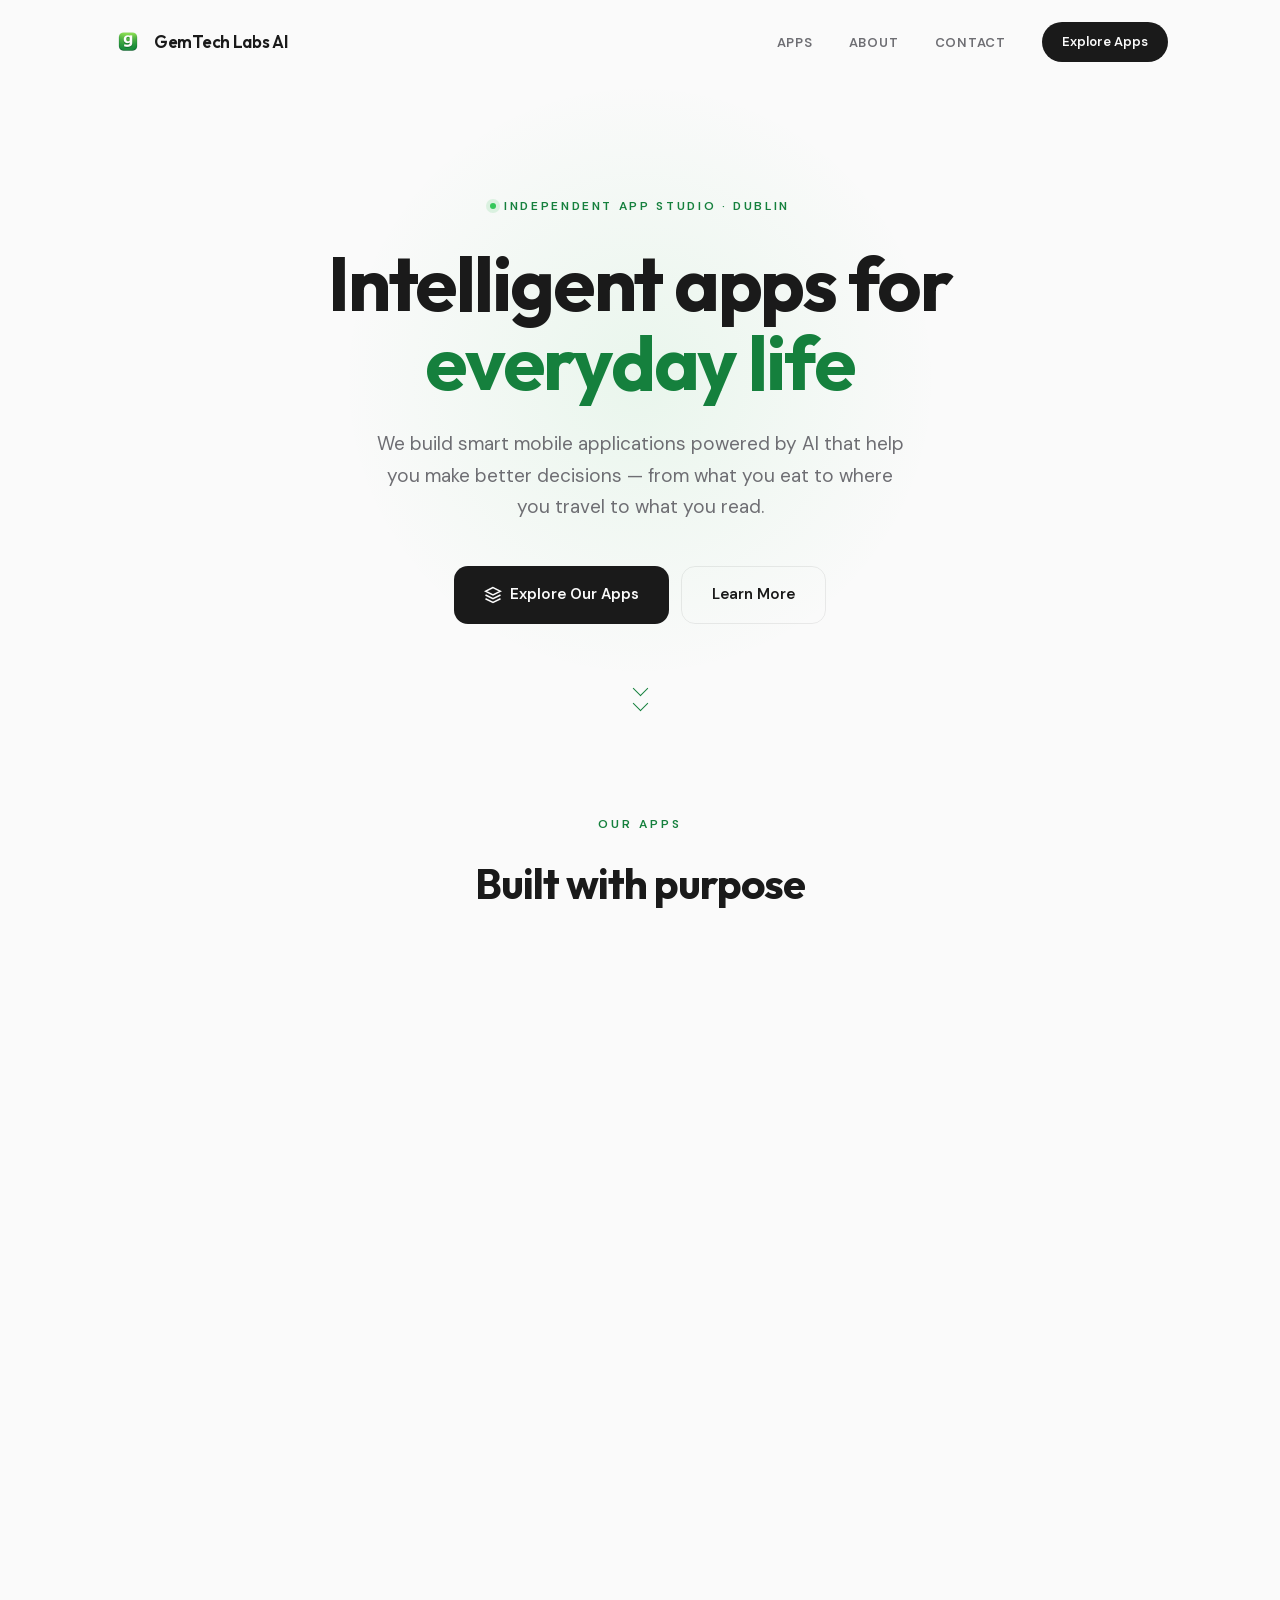
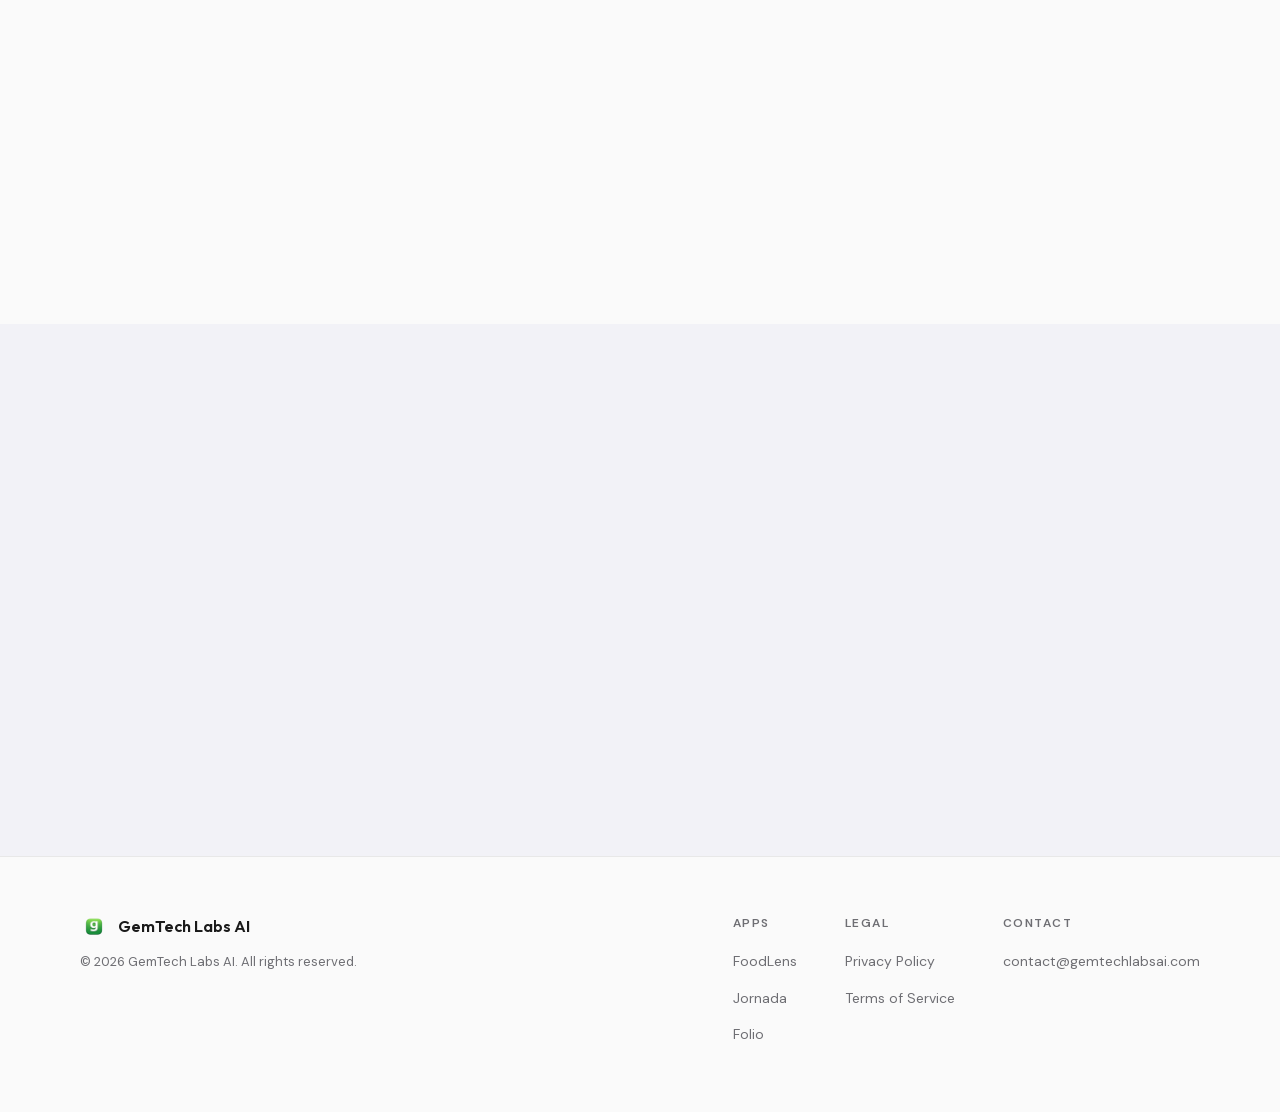
==== commit bac021cd: "Add Folio app space with privacy policy and terms of service Folio joins FoodLens and Jornada on the" ====
--- a/index.html
+++ b/index.html
@@ -5,13 +5,13 @@
     <meta name="viewport" content="width=device-width, initial-scale=1.0">
     <meta http-equiv="Content-Security-Policy" content="default-src 'self'; script-src 'self'; style-src 'self'; img-src 'self' data:; font-src 'self'; connect-src 'self'; object-src 'none'; base-uri 'self'; form-action 'none'; upgrade-insecure-requests">
     <meta name="referrer" content="strict-origin-when-cross-origin">
-    <title>GemTech Labs AI — FoodLens & Jornada | AI Apps for Everyday Life</title>
-    <meta name="description" content="GemTech Labs AI is an independent app studio in Dublin, Ireland building intelligent mobile apps: FoodLens for AI food analysis and Jornada for smart travel planning.">
+    <title>GemTech Labs AI — FoodLens, Jornada & Folio | Apps for Everyday Life</title>
+    <meta name="description" content="GemTech Labs AI is an independent app studio in Dublin, Ireland building intelligent mobile apps: FoodLens for AI food analysis, Jornada for smart travel planning, and Folio for tracking your reading.">
     <link rel="canonical" href="https://gemtechlabsai.com/">
 
     <meta property="og:site_name" content="GemTech Labs AI">
     <meta property="og:title" content="GemTech Labs AI — Intelligent Apps for Everyday Life">
-    <meta property="og:description" content="Independent app studio in Dublin building AI-powered apps: FoodLens for food analysis and Jornada for intelligent travel planning.">
+    <meta property="og:description" content="Independent app studio in Dublin building apps that fit real life: FoodLens for food analysis, Jornada for travel planning, and Folio for tracking your reading.">
     <meta property="og:type" content="website">
     <meta property="og:url" content="https://gemtechlabsai.com/">
     <meta property="og:image" content="https://gemtechlabsai.com/images/og-image.png">
@@ -20,7 +20,7 @@
     <meta property="og:image:alt" content="GemTech Labs AI logo">
     <meta name="twitter:card" content="summary_large_image">
     <meta name="twitter:title" content="GemTech Labs AI — Intelligent Apps for Everyday Life">
-    <meta name="twitter:description" content="Independent app studio in Dublin building AI-powered apps: FoodLens for food analysis and Jornada for intelligent travel planning.">
+    <meta name="twitter:description" content="Independent app studio in Dublin building apps that fit real life: FoodLens for food analysis, Jornada for travel planning, and Folio for tracking your reading.">
     <meta name="twitter:image" content="https://gemtechlabsai.com/images/og-image.png">
 
     <meta name="theme-color" media="(prefers-color-scheme: light)" content="#fafafa">
@@ -69,6 +69,14 @@
           "operatingSystem": "iOS",
           "applicationCategory": "TravelApplication",
           "description": "AI-powered travel planning: smart itineraries, hidden gems, a travel journal, and a trip organizer in one app.",
+          "publisher": { "@id": "https://gemtechlabsai.com/#org" }
+        },
+        {
+          "@type": "SoftwareApplication",
+          "name": "Folio",
+          "operatingSystem": "iOS",
+          "applicationCategory": "LifestyleApplication",
+          "description": "A cozy, private reading tracker: keep your shelf, time your reading sessions, and watch streaks and totals build. No account required.",
           "publisher": { "@id": "https://gemtechlabsai.com/#org" }
         }
       ]
@@ -106,7 +114,7 @@
         <section class="hero">
             <p class="hero-badge">Independent App Studio · Dublin</p>
             <h1>Intelligent apps for <span class="accent">everyday life</span></h1>
-            <p class="hero-sub">We build smart mobile applications powered by AI that help you make better decisions — from what you eat to where you travel.</p>
+            <p class="hero-sub">We build smart mobile applications powered by AI that help you make better decisions — from what you eat to where you travel to what you read.</p>
             <div class="hero-buttons">
                 <a href="#apps" class="btn-primary">
                     <svg width="18" height="18" viewBox="0 0 24 24" fill="none" stroke="currentColor" stroke-width="2" aria-hidden="true"><path d="M12 2L2 7l10 5 10-5-10-5z"/><path d="M2 17l10 5 10-5"/><path d="M2 12l10 5 10-5"/></svg>
@@ -238,6 +246,67 @@
                                 <div>
                                     <h4>Trip Organizer</h4>
                                     <p>Keep flights, hotels, and activities in one place</p>
+                                </div>
+                            </li>
+                        </ul>
+
+                        <span class="app-store-badge coming-soon">
+                            <svg viewBox="0 0 24 24" aria-hidden="true"><path d="M18.71 19.5c-.83 1.24-1.71 2.45-3.05 2.47-1.34.03-1.77-.79-3.29-.79-1.53 0-2 .77-3.27.82-1.31.05-2.3-1.32-3.14-2.53C4.25 17 2.94 12.45 4.7 9.39c.87-1.52 2.43-2.48 4.12-2.51 1.28-.02 2.5.87 3.29.87.78 0 2.26-1.07 3.8-.91.65.03 2.47.26 3.64 1.98-.09.06-2.17 1.28-2.15 3.81.03 3.02 2.65 4.03 2.68 4.04-.03.07-.42 1.44-1.38 2.83M13 3.5c.73-.83 1.94-1.46 2.94-1.5.13 1.17-.34 2.35-1.04 3.19-.69.85-1.83 1.51-2.95 1.42-.15-1.15.41-2.35 1.05-3.11z"/></svg>
+                            <span class="badge-text">
+                                <small>Coming soon on the</small>
+                                <strong>App Store</strong>
+                            </span>
+                        </span>
+                    </div>
+                </article>
+
+                <!-- Folio -->
+                <article class="app-card folio-card reveal" id="folio">
+                    <div class="app-banner folio">
+                        <div class="app-icon">
+                            <img src="/images/folio-icon-160.png" alt="Folio app icon" width="92" height="92" loading="lazy" decoding="async">
+                        </div>
+                        <h3>Folio</h3>
+                        <p class="tagline">Your reading, remembered</p>
+                    </div>
+                    <div class="app-body">
+                        <p>A reading tracker with the warmth of a paper journal. Folio keeps your shelf, times your reading sessions, and turns the habit into streaks and stats — so the quiet hours you spend with a book finally leave a trace.</p>
+
+                        <ul class="feature-grid">
+                            <li class="feature-item reveal">
+                                <span class="feature-icon oxblood-icon" aria-hidden="true">
+                                    <svg viewBox="0 0 24 24" fill="none" stroke="currentColor" stroke-linecap="round" stroke-linejoin="round"><path d="M4 19.5A2.5 2.5 0 0 1 6.5 17H20"/><path d="M6.5 2H20v20H6.5A2.5 2.5 0 0 1 4 19.5v-15A2.5 2.5 0 0 1 6.5 2z"/></svg>
+                                </span>
+                                <div>
+                                    <h4>Your Shelf</h4>
+                                    <p>Every book you're reading, in one place</p>
+                                </div>
+                            </li>
+                            <li class="feature-item reveal">
+                                <span class="feature-icon oxblood-icon" aria-hidden="true">
+                                    <svg viewBox="0 0 24 24" fill="none" stroke="currentColor" stroke-linecap="round" stroke-linejoin="round"><circle cx="12" cy="13" r="8"/><path d="M12 9v4l2.5 2.5"/><path d="M9 2h6"/></svg>
+                                </span>
+                                <div>
+                                    <h4>Reading Sessions</h4>
+                                    <p>A calm timer, or log your time after the fact</p>
+                                </div>
+                            </li>
+                            <li class="feature-item reveal">
+                                <span class="feature-icon oxblood-icon" aria-hidden="true">
+                                    <svg viewBox="0 0 24 24" fill="none" stroke="currentColor" stroke-linecap="round" stroke-linejoin="round"><path d="M12 3v18"/><path d="M5 8l7-5 7 5"/><path d="M5 8v8l7 5 7-5V8"/></svg>
+                                </span>
+                                <div>
+                                    <h4>Streaks &amp; Stats</h4>
+                                    <p>Daily streaks, weekly totals, and time per book</p>
+                                </div>
+                            </li>
+                            <li class="feature-item reveal">
+                                <span class="feature-icon oxblood-icon" aria-hidden="true">
+                                    <svg viewBox="0 0 24 24" fill="none" stroke="currentColor" stroke-linecap="round" stroke-linejoin="round"><rect width="18" height="11" x="3" y="11" rx="2"/><path d="M7 11V7a5 5 0 0 1 10 0v4"/></svg>
+                                </span>
+                                <div>
+                                    <h4>Yours Alone</h4>
+                                    <p>No account, no tracking — your shelf syncs via your iCloud</p>
                                 </div>
                             </li>
                         </ul>
@@ -284,6 +353,7 @@
                     <ul>
                         <li><a href="#foodlens">FoodLens</a></li>
                         <li><a href="#jornada">Jornada</a></li>
+                        <li><a href="#folio">Folio</a></li>
                     </ul>
                 </div>
                 <div class="footer-col">
--- a/css/styles.css
+++ b/css/styles.css
@@ -10,6 +10,9 @@
     --amber: #f5a623;            /* Jornada decorative accent */
     --amber-text: #b25400;       /* accessible amber for text on light bg (4.8:1) */
     --amber-glow: rgba(245, 166, 35, 0.16);
+    --oxblood: #7c3a3a;          /* Folio decorative accent */
+    --oxblood-text: #7c3a3a;     /* accessible oxblood for text on light bg (6.9:1) */
+    --oxblood-glow: rgba(124, 58, 58, 0.13);
 
     /* Neutrals */
     --bg: #fafafa;
@@ -24,6 +27,7 @@
     /* Banners */
     --banner-foodlens: linear-gradient(165deg, #eef9f1 0%, #e2f4e8 100%);
     --banner-jornada: linear-gradient(165deg, #fdf6eb 0%, #faeeda 100%);
+    --banner-folio: linear-gradient(165deg, #fbf4e4 0%, #f1e4cf 100%);
 
     /* Motion */
     --ease-out: cubic-bezier(0.16, 1, 0.3, 1);
@@ -34,6 +38,7 @@
     :root {
         --green-text: #34c759;   /* brand green passes on dark (9.5:1) */
         --amber-text: #f5a623;
+        --oxblood-text: #c26b6b;  /* lifted oxblood passes on dark (5.6:1) */
 
         --bg: #000000;
         --bg-card: #141416;
@@ -46,6 +51,7 @@
 
         --banner-foodlens: linear-gradient(165deg, #112a19 0%, #0d1f13 100%);
         --banner-jornada: linear-gradient(165deg, #221a0e 0%, #1d150a 100%);
+        --banner-folio: linear-gradient(165deg, #2a211a 0%, #1e1813 100%);
     }
 }
 
@@ -452,6 +458,7 @@
 
 #foodlens:hover { border-color: rgba(52, 199, 89, 0.35); }
 #jornada:hover { border-color: rgba(245, 166, 35, 0.4); }
+#folio:hover { border-color: rgba(124, 58, 58, 0.4); }
 
 .app-banner {
     position: relative;
@@ -462,6 +469,7 @@
 
 .app-banner.foodlens { background: var(--banner-foodlens); }
 .app-banner.jornada { background: var(--banner-jornada); }
+.app-banner.folio { background: var(--banner-folio); }
 
 .app-banner::before {
     content: '';
@@ -476,6 +484,10 @@
 
 .app-banner.jornada::before {
     background: radial-gradient(ellipse 60% 90% at 50% -20%, var(--amber-glow), transparent);
+}
+
+.app-banner.folio::before {
+    background: radial-gradient(ellipse 60% 90% at 50% -20%, var(--oxblood-glow), transparent);
 }
 
 .app-banner > * { position: relative; }
@@ -491,6 +503,7 @@
 
 .app-banner.foodlens .app-icon { box-shadow: 0 14px 36px rgba(52, 199, 89, 0.28); }
 .app-banner.jornada .app-icon { box-shadow: 0 14px 36px rgba(196, 94, 0, 0.26); }
+.app-banner.folio .app-icon { box-shadow: 0 14px 36px rgba(124, 58, 58, 0.26); }
 
 .app-icon img {
     width: 100%;
@@ -550,6 +563,7 @@
 
 .foodlens-card .feature-item:hover { border-color: rgba(52, 199, 89, 0.3); }
 .jornada-card .feature-item:hover { border-color: rgba(245, 166, 35, 0.35); }
+.folio-card .feature-item:hover { border-color: rgba(124, 58, 58, 0.35); }
 
 .feature-icon {
     flex-shrink: 0;
@@ -569,6 +583,7 @@
 
 .feature-icon.green-icon { background: var(--green-glow); color: var(--green-text); }
 .feature-icon.amber-icon { background: var(--amber-glow); color: var(--amber-text); }
+.feature-icon.oxblood-icon { background: var(--oxblood-glow); color: var(--oxblood-text); }
 
 .feature-item h4 {
     font-size: 14px;
